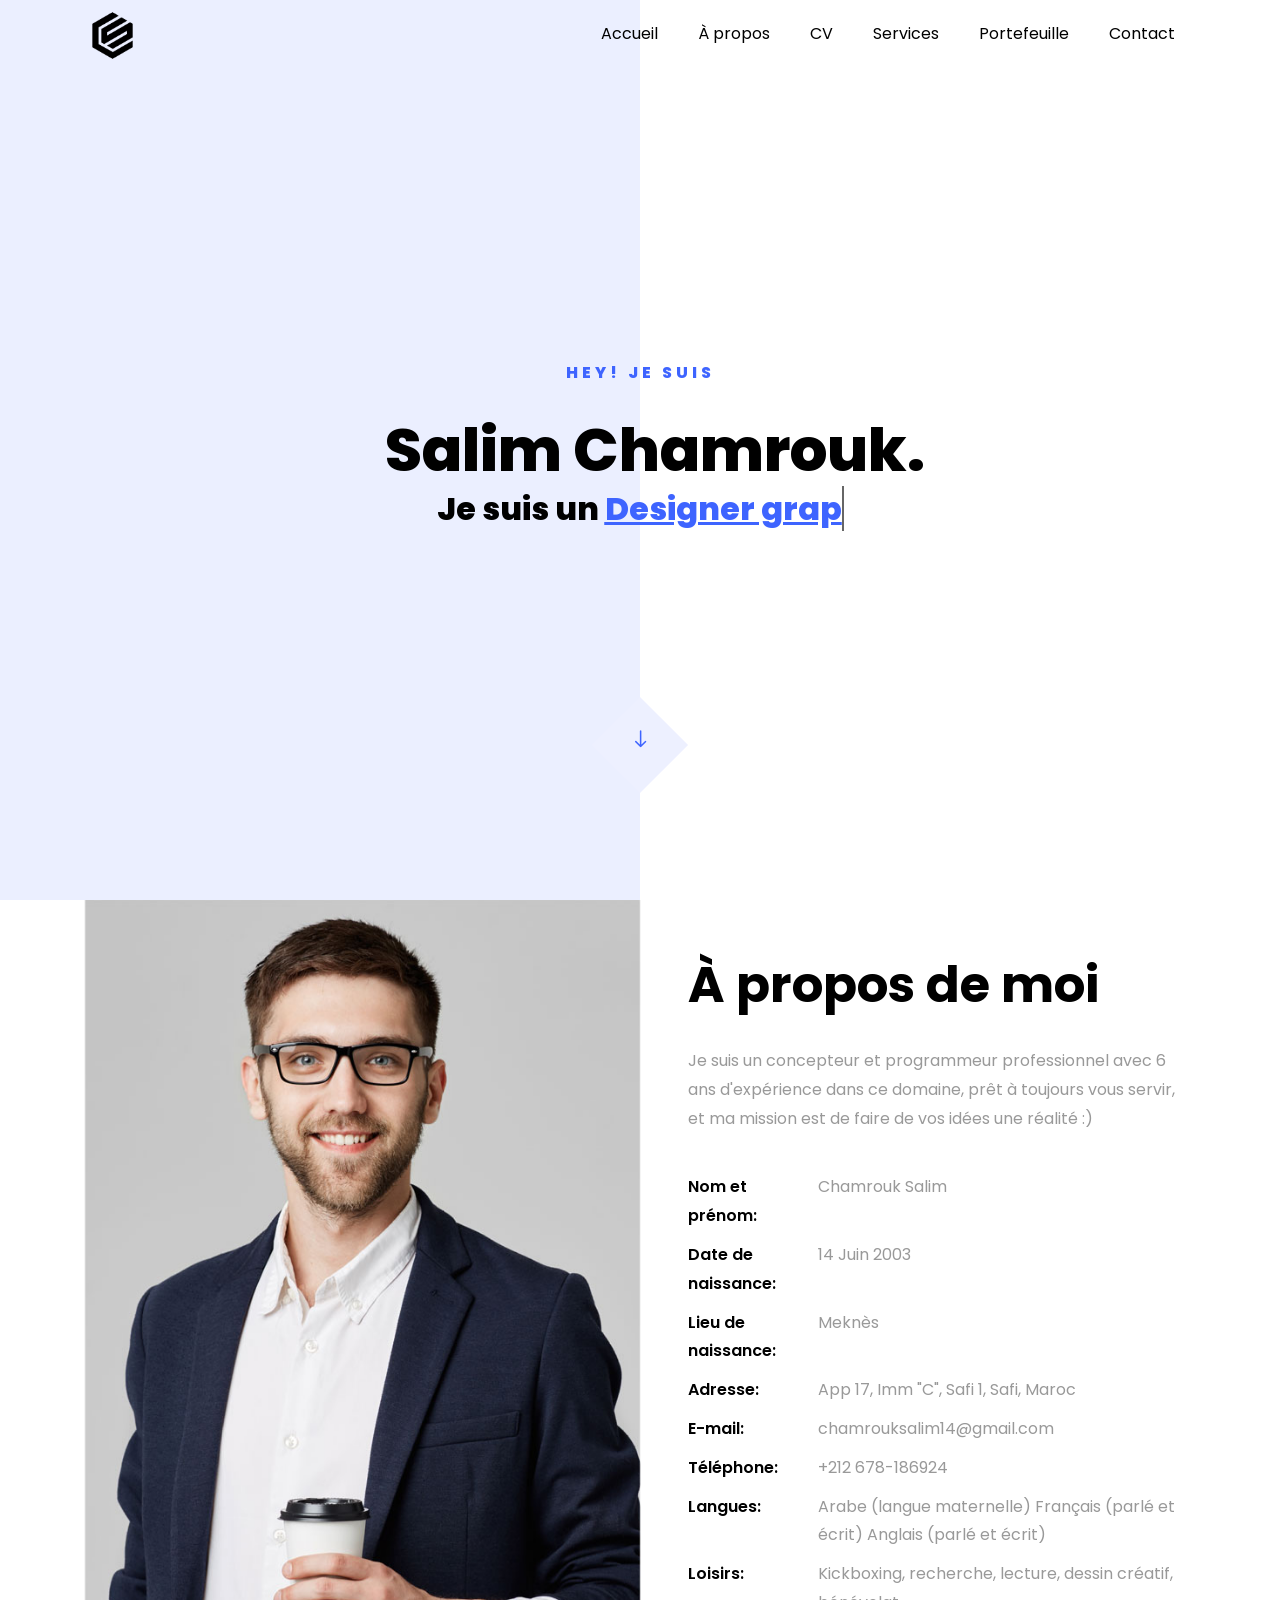
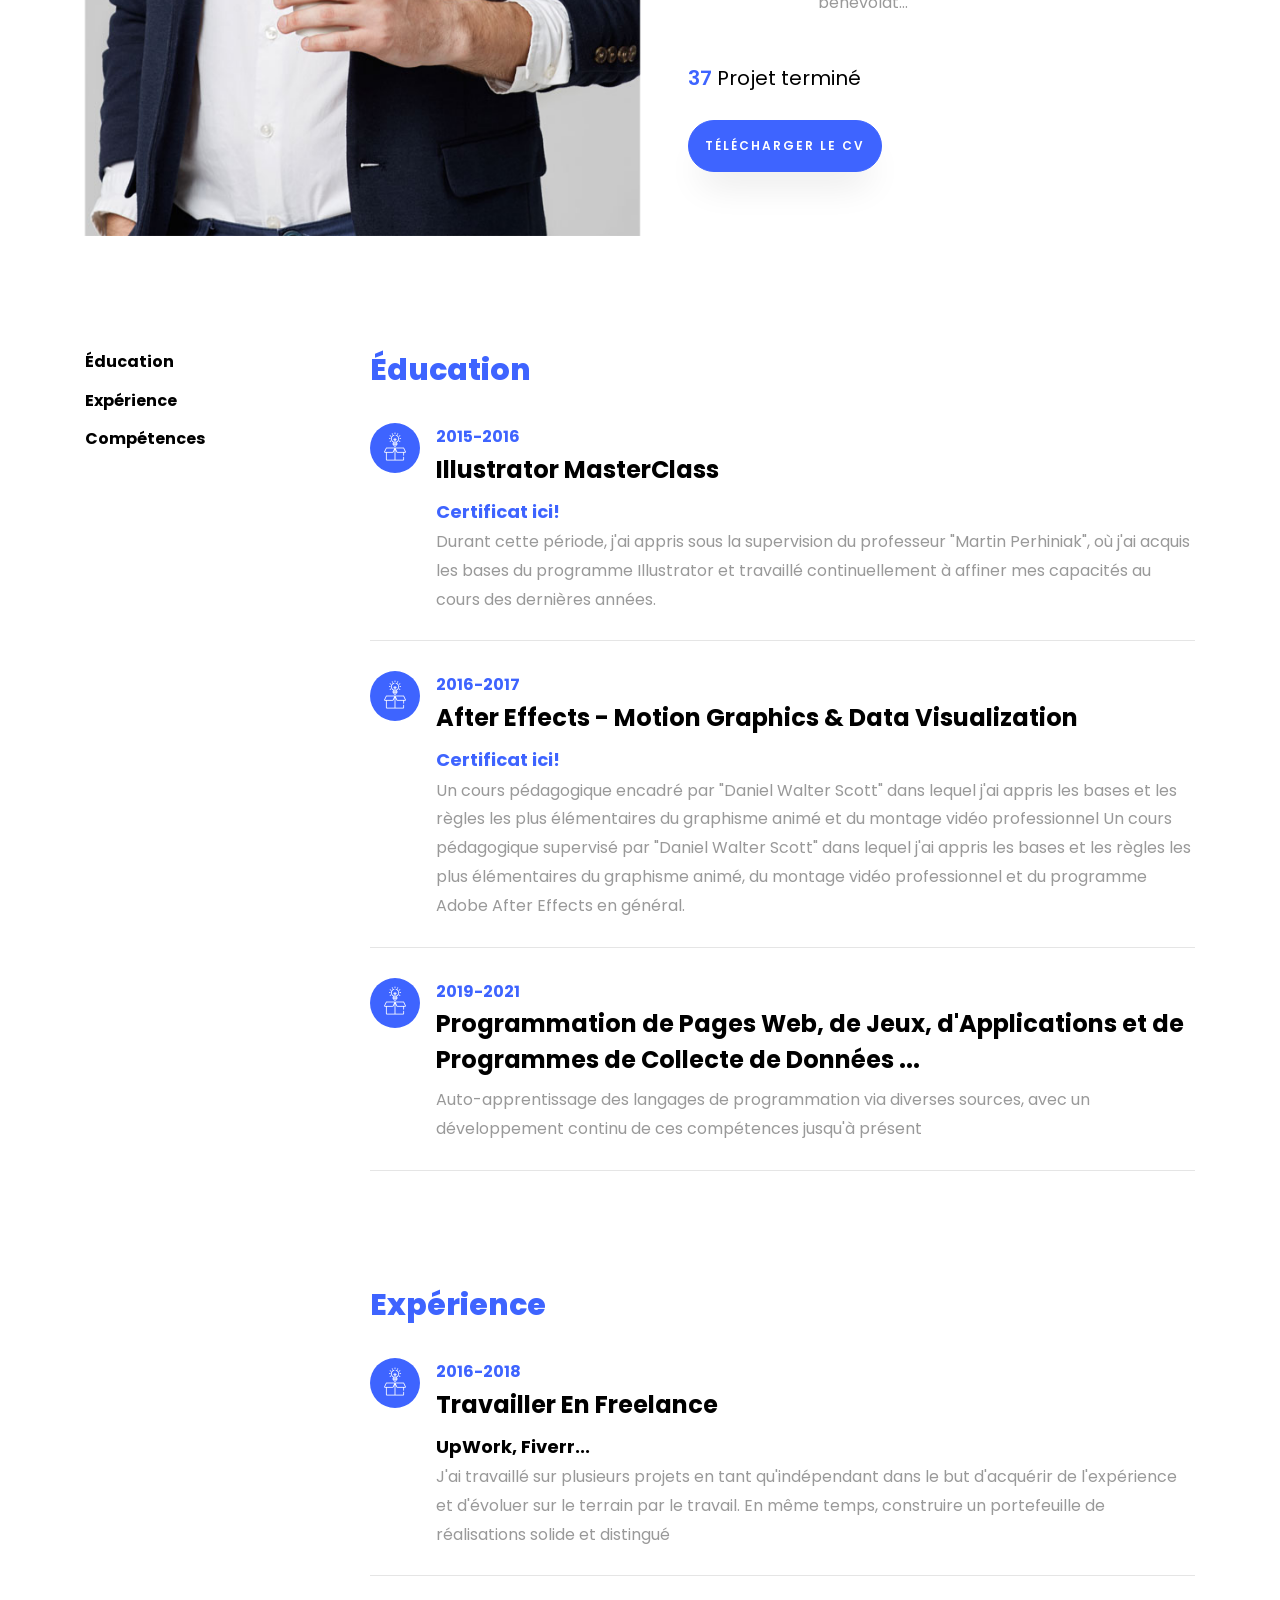
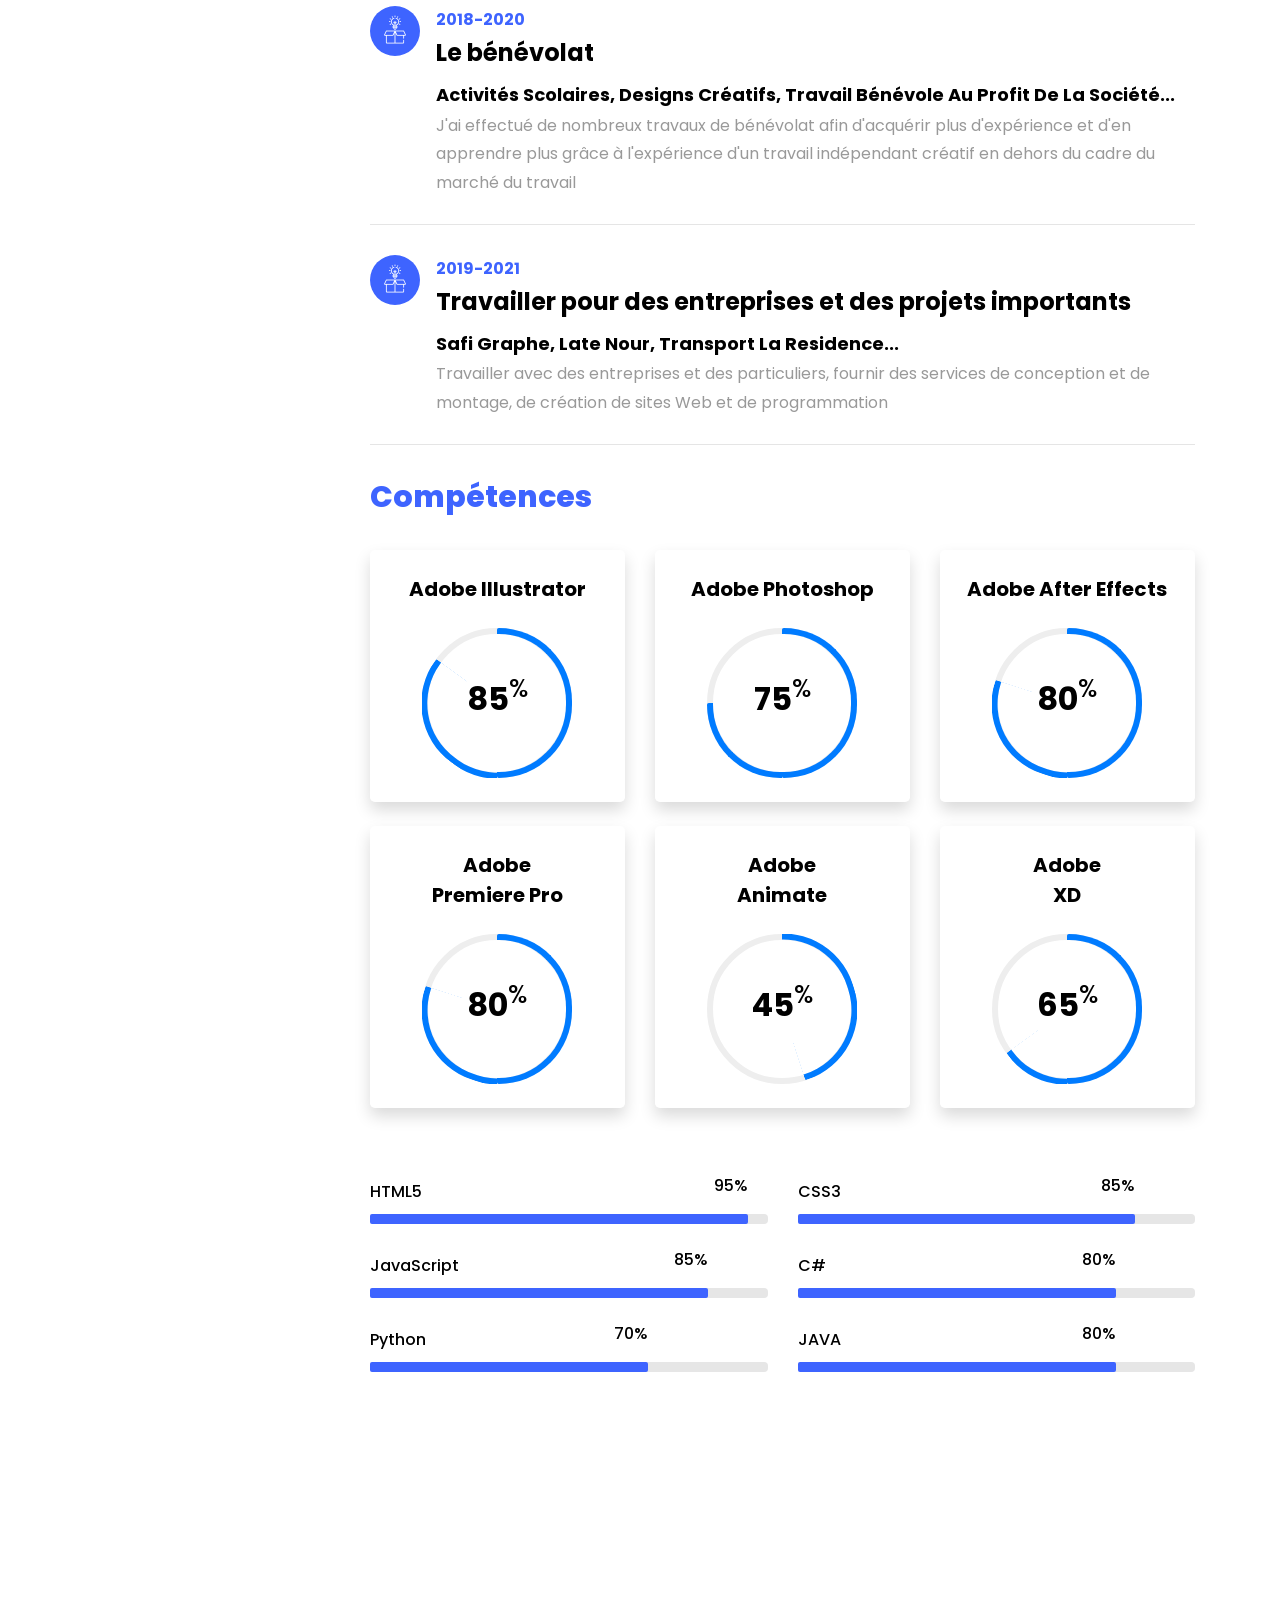
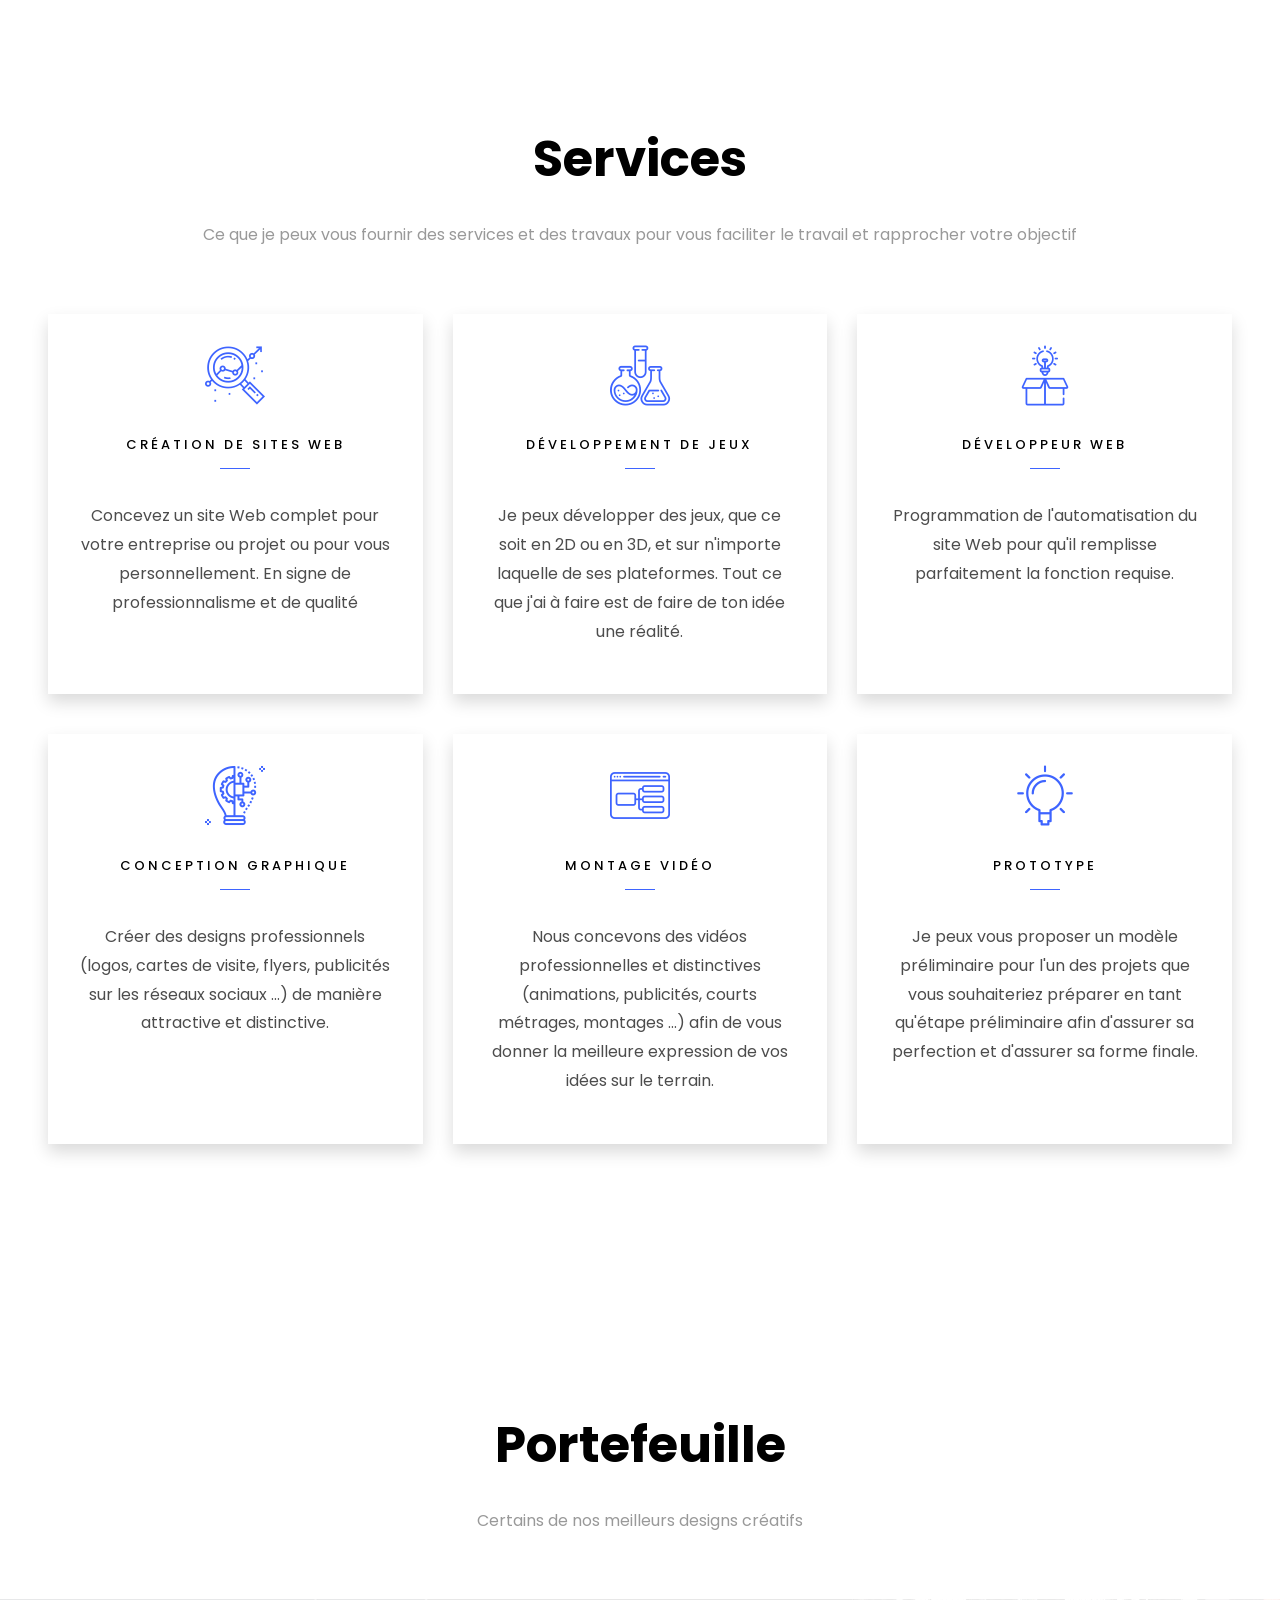
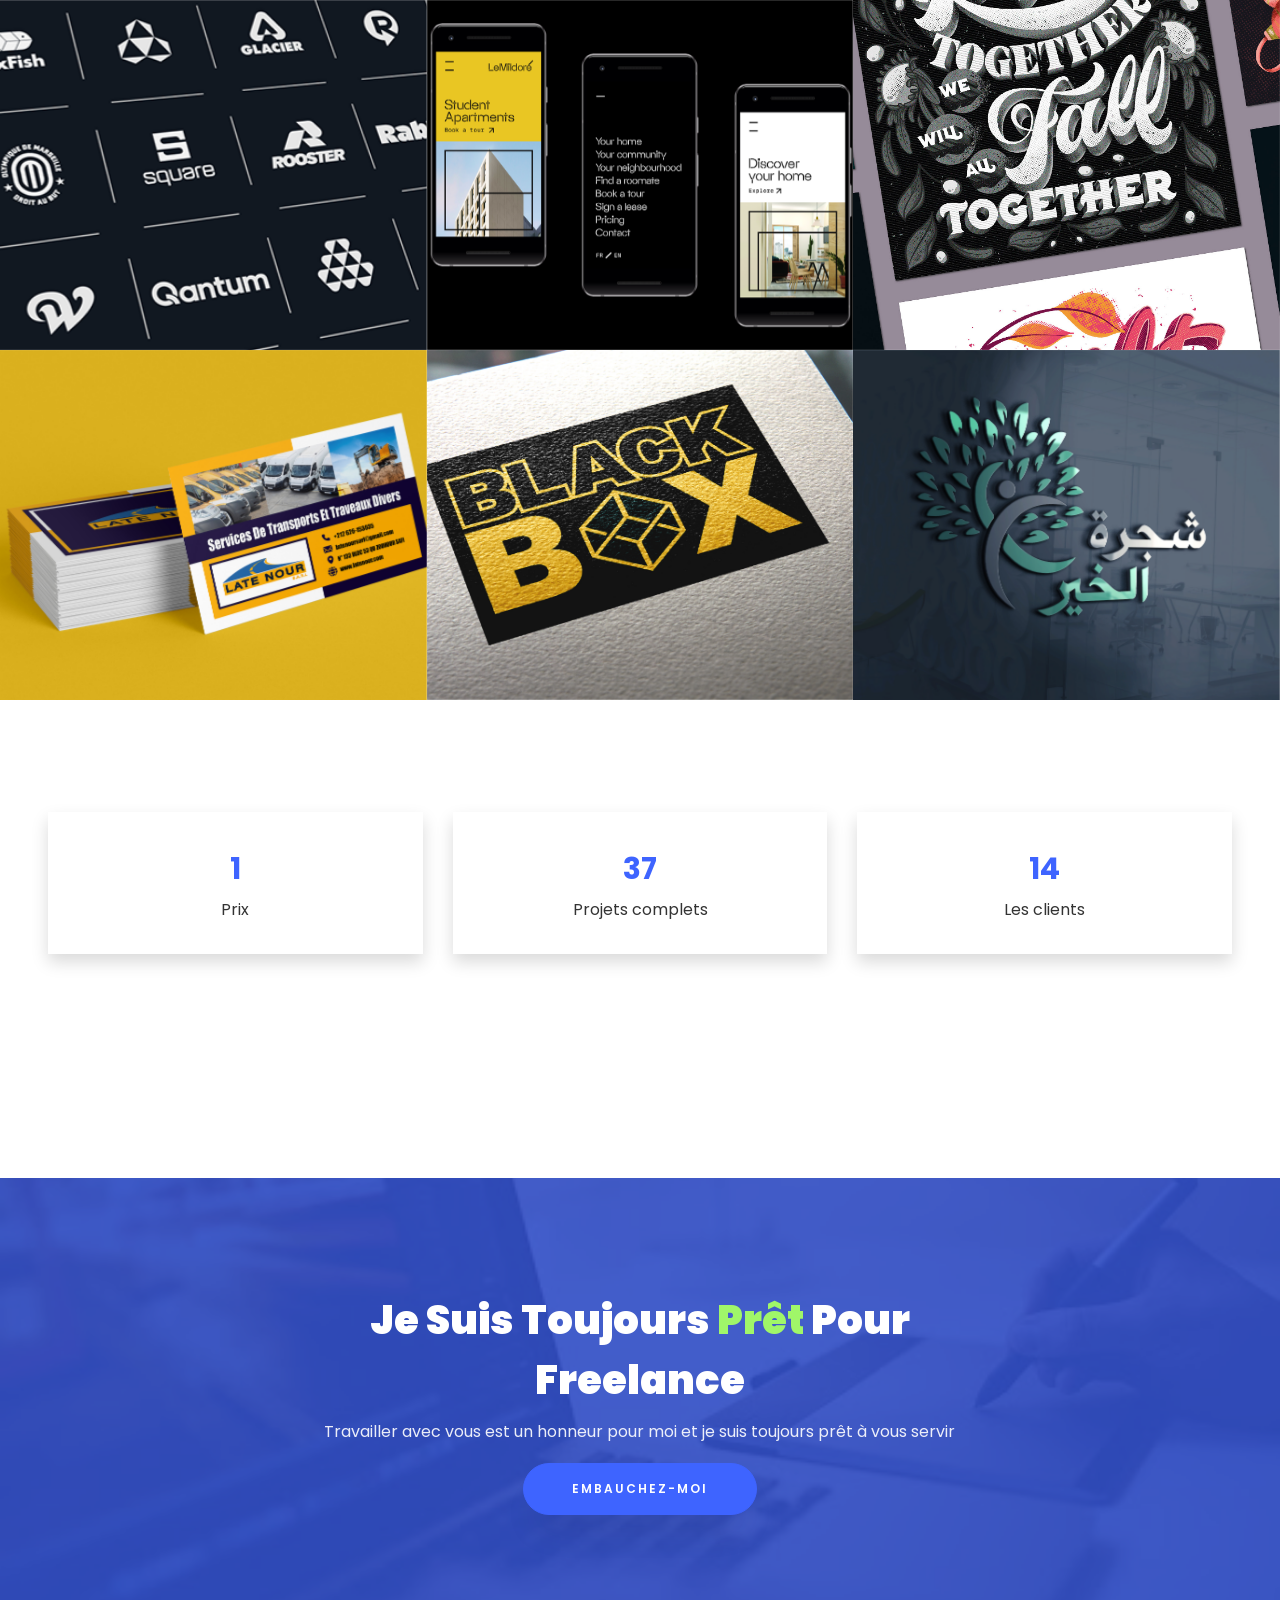
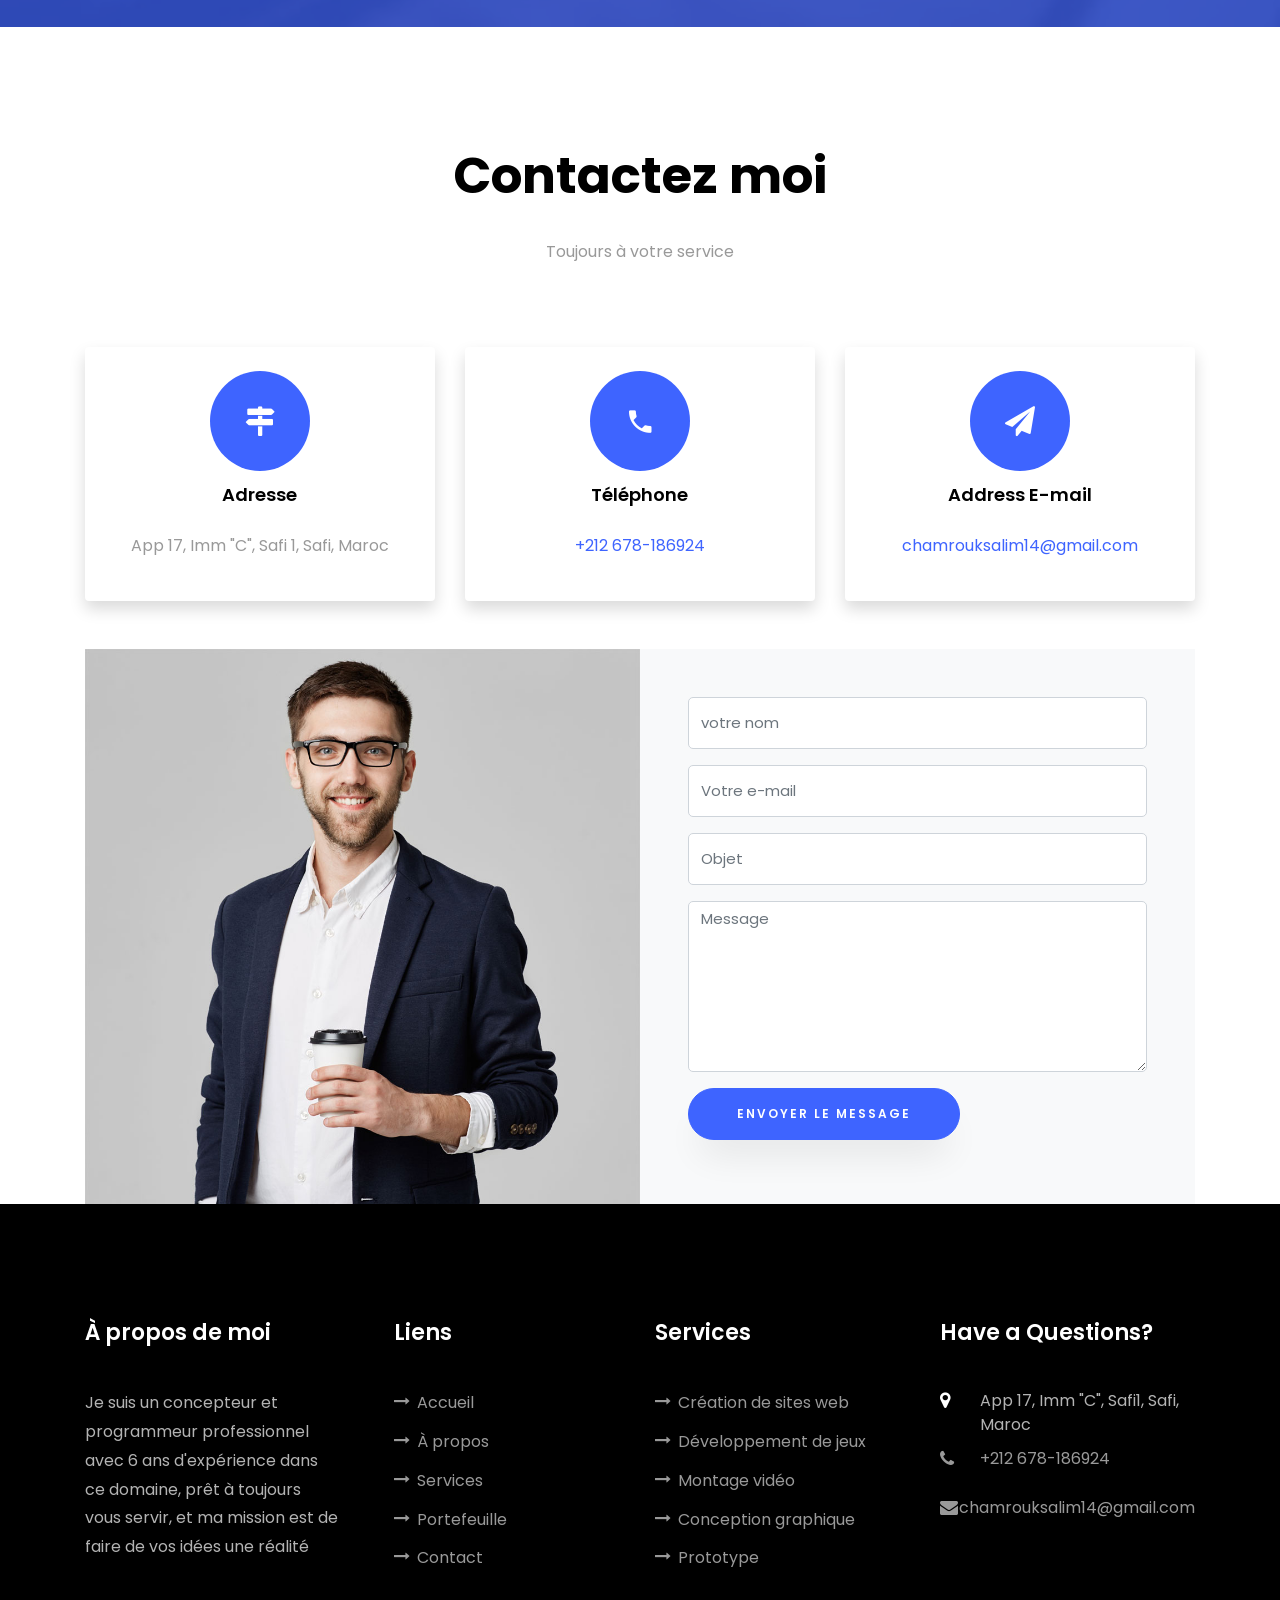
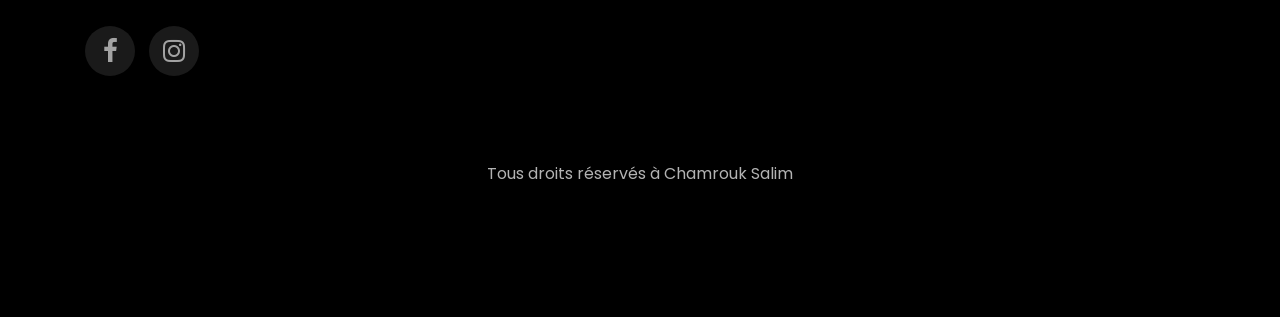
==== index.html @ 4926241a "initial commit" ====
<!DOCTYPE html>
<html lang="fr">
  <head>
    <title>Salim Chamrouk</title>
    <meta charset="utf-8">
    <meta name="viewport" content="width=device-width, initial-scale=1, shrink-to-fit=no">
    <meta name="keywords" content="Salim, Chamrouk, Designer, Programmer, Information, SalimChamrouk">
    
    <link href="https://fonts.googleapis.com/css?family=Poppins:100,200,300,400,500,600,700,800,900" rel="stylesheet">

    <link rel="stylesheet" href="css/open-iconic-bootstrap.min.css">
    <link rel="stylesheet" href="css/animate.css">
    
    <link rel="stylesheet" href="css/owl.carousel.min.css">
    <link rel="stylesheet" href="css/owl.theme.default.min.css">
    <link rel="stylesheet" href="css/magnific-popup.css">

    <link rel="stylesheet" href="css/aos.css">

    <link rel="stylesheet" href="css/ionicons.min.css">
    
    <link rel="stylesheet" href="css/flaticon.css">
    <link rel="stylesheet" href="css/icomoon.css">
    <link rel="stylesheet" href="css/style.css">
  </head>
  <body data-spy="scroll" data-target=".site-navbar-target" data-offset="300">
	  
	  
    <nav class="navbar navbar-expand-lg navbar-dark ftco_navbar ftco-navbar-light site-navbar-target" id="ftco-navbar">
	    <div class="container">
	      <img src="images/logo.png" alt="logo" />
	      <button class="navbar-toggler js-fh5co-nav-toggle fh5co-nav-toggle" type="button" data-toggle="collapse" data-target="#ftco-nav" aria-controls="ftco-nav" aria-expanded="false" aria-label="Toggle navigation">
	        <span class="oi oi-menu"></span> Menu
	      </button>

	      <div class="collapse navbar-collapse" id="ftco-nav">
	        <ul class="navbar-nav nav ml-auto">
	          <li class="nav-item"><a href="#home-section" class="nav-link"><span>Accueil</span></a></li>
	          <li class="nav-item"><a href="#about-section" class="nav-link"><span>À propos</span></a></li>
	          <li class="nav-item"><a href="#resume-section" class="nav-link"><span>CV</span></a></li>
	          <li class="nav-item"><a href="#services-section" class="nav-link"><span>Services</span></a></li>
	          <li class="nav-item"><a href="#projects-section" class="nav-link"><span>Portefeuille
	

</span></a></li>
	          <li class="nav-item"><a href="#contact-section" class="nav-link"><span>Contact</span></a></li>
	        </ul>
	      </div>
	    </div>
	  </nav>
	  <section class="hero-wrap js-fullheight">
      <div class="overlay"></div>
      <div class="container">
        <div class="row no-gutters slider-text js-fullheight justify-content-center align-items-center">
          <div class="col-lg-8 col-md-6 ftco-animate d-flex align-items-center">
          	<div class="text text-center">
          		<span class="subheading">Hey! je suis</span>
		  				<h1>Salim Chamrouk.</h1>
			  				<h2>Je suis un 
								  <span
								     class="txt-rotate"
								     data-period="2000"
								     data-rotate='[ "Designer graphique.", "Concepteur vidéo.",  "Développeur." ]'></span>
								</h2>
							</div>
            </div>
          </div>
        </div>
      </div>
      <div class="mouse">
				<a href="#" class="mouse-icon">
					<div class="mouse-wheel"><span class="ion-ios-arrow-round-down"></span></div>
				</a>
			</div>
    </section>

    <section class="ftco-about img ftco-section ftco-no-pt ftco-no-pb" id="about-section">
    	<div class="container">
    		<div class="row d-flex no-gutters">
    			<div class="col-md-6 col-lg-6 d-flex">
    				<div class="img-about img d-flex align-items-stretch">
    					<div class="overlay"></div>
	    				<div class="img d-flex align-self-stretch align-items-center" style="background-image:url(images/about.jpg);">
	    				</div>
    				</div>
    			</div>
    			<div class="col-md-6 col-lg-6 pl-md-5 py-5">
    				<div class="row justify-content-start pb-3">
		          <div class="col-md-12 heading-section ftco-animate">
		          	<h1 class="big">About</h1>
		            <h2 class="mb-4">À propos de moi</h2>
		            <p>Je suis un concepteur et programmeur professionnel avec 6 ans d'expérience dans ce domaine, prêt à toujours vous servir, et ma mission est de faire de vos idées une réalité :)</p>
		            <ul class="about-info mt-4 px-md-0 px-2">
		            	<li class="d-flex"><span>Nom et prénom:</span> <span>Chamrouk Salim</span></li>
		            	<li class="d-flex"><span>Date de naissance:</span> <span>14 Juin 2003</span></li>
                        <li class="d-flex"><span>Lieu de naissance:</span> <span>Meknès</span></li>
		            	<li class="d-flex"><span>Adresse:</span> <span>App 17, Imm "C", Safi 1, Safi, Maroc</span></li>
		            	<li class="d-flex"><span>E-mail:</span> <span>chamrouksalim14@gmail.com</span></li>
		            	<li class="d-flex"><span>Téléphone: </span> <span>+212 678-186924</span></li>
                        <li class="d-flex"><span>Langues: </span> <span>Arabe (langue maternelle) Français (parlé et écrit) Anglais (parlé et écrit)</span></li>
                        <li class="d-flex"><span>Loisirs: </span> <span>Kickboxing, recherche, lecture, dessin créatif, bénévolat...</span></li>
		            </ul>
		          </div>
		        </div>
	          <div class="counter-wrap ftco-animate d-flex mt-md-3">
              <div class="text">
              	<p class="mb-4">
	                <span class="number" data-number="83">50</span>
	                <span>Projet terminé</span>
                </p>
                <p><a href="#" class="btn btn-primary py-3 px-3">Télécharger le CV</a></p>
              </div>
	          </div>
	        </div>
        </div>
    	</div>
    </section>

    <section class="ftco-section ftco-no-pb goto-here" id="resume-section">
    	<div class="container">
    		<div class="row">
    			<div class="col-md-3">
				    <nav id="navi">
					    <ul>
					      <li><a href="#page-1">Éducation</a></li>
					      <li><a href="#page-2">Expérience</a></li>
					      <li><a href="#page-3">Compétences</a></li>
					    </ul>
					  </nav>
					</div>
					<div class="col-md-9">
					  <div id="page-1" class= "page one">
					  	<h2 class="heading">Éducation</h2>
					    <div class="resume-wrap d-flex ftco-animate">
					    	<div class="icon d-flex align-items-center justify-content-center">
					    		<span class="flaticon-ideas"></span>
					    	</div>
					    	<div class="text pl-3">
		    					<span class="date">2015-2016</span>
		    					<h2>Illustrator MasterClass</h2>
		    					<span class="position">
                                    <a href="https://udemy-certificate.s3.amazonaws.com/pdf/UC-CAFBBJVL.pdf" target="_blank">Certificat ici!</a> 
                                </span>
		    					<p>Durant cette période, j'ai appris sous la supervision du professeur "Martin Perhiniak", où j'ai acquis les bases du programme Illustrator et travaillé continuellement à affiner mes capacités au cours des dernières années.</p>
	    					</div>
	    				</div>
	    				<div class="resume-wrap d-flex ftco-animate">
	    					<div class="icon d-flex align-items-center justify-content-center">
					    		<span class="flaticon-ideas"></span>
					    	</div>
					    	<div class="text pl-3">
		    					<span class="date">2016-2017</span>
		    					<h2>After Effects - Motion Graphics & Data Visualization</h2>
		    					<span class="position">
                                    <a href="https://udemy-certificate.s3.amazonaws.com/pdf/UC-0NTXWPSL.pdf" target="_blank">Certificat ici!</a> 
                                </span>
		    					<p>Un cours pédagogique encadré par "Daniel Walter Scott" dans lequel j'ai appris les bases et les règles les plus élémentaires du graphisme animé et du montage vidéo professionnel Un cours pédagogique supervisé par "Daniel Walter Scott" dans lequel j'ai appris les bases et les règles les plus élémentaires du graphisme animé, du montage vidéo professionnel et du programme Adobe After Effects en général.</p>
		    				</div>
	    				</div>
	    				<div class="resume-wrap d-flex ftco-animate">
	    					<div class="icon d-flex align-items-center justify-content-center">
					    		<span class="flaticon-ideas"></span>
					    	</div>
					    	<div class="text pl-3">
		    					<span class="date">2019-2021</span>
		    					<h2>Programmation de Pages Web, de Jeux, d'Applications et de Programmes de Collecte de Données ...</h2>
		    					<p>Auto-apprentissage des langages de programmation via diverses sources, avec un développement continu de ces compétences jusqu'à présent</p>
		    				</div>
	    				</div>
					  </div>

					  <div id="page-2" class= "page two">
					  	<h2 class="heading">Expérience</h2>
					    <div class="resume-wrap d-flex ftco-animate">
					    	<div class="icon d-flex align-items-center justify-content-center">
					    		<span class="flaticon-ideas"></span>
					    	</div>
					    	<div class="text pl-3">
		    					<span class="date">2016-2018</span>
		    					<h2>Travailler En Freelance</h2>
		    					<span class="position">UpWork, Fiverr...</span>
		    					<p>J'ai travaillé sur plusieurs projets en tant qu'indépendant dans le but d'acquérir de l'expérience et d'évoluer sur le terrain par le travail. En même temps, construire un portefeuille de réalisations solide et distingué</p>
		    				</div>
	    				</div>
	    				<div class="resume-wrap d-flex ftco-animate">
	    					<div class="icon d-flex align-items-center justify-content-center">
					    		<span class="flaticon-ideas"></span>
					    	</div>
					    	<div class="text pl-3">
		    					<span class="date">2018-2020</span>
		    					<h2>Le bénévolat</h2>
		    					<span class="position">Activités Scolaires, Designs Créatifs, Travail Bénévole Au Profit De La Société...</span>
		    					<p>J'ai effectué de nombreux travaux de bénévolat afin d'acquérir plus d'expérience et d'en apprendre plus grâce à l'expérience d'un travail indépendant créatif en dehors du cadre du marché du travail</p>
		    				</div>
	    				</div>
	    				<div class="resume-wrap d-flex ftco-animate">
	    					<div class="icon d-flex align-items-center justify-content-center">
					    		<span class="flaticon-ideas"></span>
					    	</div>
					    	<div class="text pl-3">
		    					<span class="date">2019-2021</span>
		    					<h2>Travailler pour des entreprises et des projets importants</h2>
		    					<span class="position">Safi Graphe, Late Nour, Transport La Residence...</span>
		    					<p>Travailler avec des entreprises et des particuliers, fournir des services de conception et de montage, de création de sites Web et de programmation</p>
		    				</div>
	    				</div>
					  <div id="page-3" class= "page three">
					  	<h2 class="heading">Compétences</h2>
					  	<div class="row progress-circle mb-5">
					  		<div class="col-lg-4 mb-4">
						      <div class="bg-white rounded-lg shadow p-4">
						        <h2 class="h5 font-weight-bold text-center mb-4">Adobe Illustrator</h2>

						        <!-- Progress bar 1 -->
						        <div class="progress mx-auto" data-value='85'>
						          <span class="progress-left">
                        <span class="progress-bar border-primary"></span>
						          </span>
						          <span class="progress-right">
                        <span class="progress-bar border-primary"></span>
						          </span>
						          <div class="progress-value w-100 h-100 rounded-circle d-flex align-items-center justify-content-center">
						            <div class="h2 font-weight-bold">85<sup class="small">%</sup></div>
						          </div>
						        </div>
						        <!-- END -->

						        <!-- END -->
						      </div>
						    </div>

						    <div class="col-lg-4 mb-4">
						      <div class="bg-white rounded-lg shadow p-4">
						        <h2 class="h5 font-weight-bold text-center mb-4">Adobe Photoshop</h2>

						        <!-- Progress bar 1 -->
						        <div class="progress mx-auto" data-value='75'>
						          <span class="progress-left">
                        <span class="progress-bar border-primary"></span>
						          </span>
						          <span class="progress-right">
                        <span class="progress-bar border-primary"></span>
						          </span>
						          <div class="progress-value w-100 h-100 rounded-circle d-flex align-items-center justify-content-center">
						            <div class="h2 font-weight-bold">75<sup class="small">%</sup></div>
						          </div>
						        </div>
						        <!-- END -->
	
						        <!-- END -->
						      </div>
						    </div>

						    <div class="col-lg-4 mb-4">
						      <div class="bg-white rounded-lg shadow p-4">
						        <h2 class="h5 font-weight-bold text-center mb-4">Adobe After Effects</h2>

						        <!-- Progress bar 1 -->
						        <div class="progress mx-auto" data-value='80'>
						          <span class="progress-left">
                        <span class="progress-bar border-primary"></span>
						          </span>
						          <span class="progress-right">
                        <span class="progress-bar border-primary"></span>
						          </span>
						          <div class="progress-value w-100 h-100 rounded-circle d-flex align-items-center justify-content-center">
						            <div class="h2 font-weight-bold">80<sup class="small">%</sup></div>
						          </div>
						        </div>
						        <!-- END -->

						        <!-- END -->
						      </div>
						    </div>
                            
                            <div class="col-lg-4 mb-4">
						      <div class="bg-white rounded-lg shadow p-4">
						        <h2 class="h5 font-weight-bold text-center mb-4">Adobe <br> Premiere Pro</h2>

						        <!-- Progress bar 1 -->
						        <div class="progress mx-auto" data-value='80'>
						          <span class="progress-left">
                        <span class="progress-bar border-primary"></span>
						          </span>
						          <span class="progress-right">
                        <span class="progress-bar border-primary"></span>
						          </span>
						          <div class="progress-value w-100 h-100 rounded-circle d-flex align-items-center justify-content-center">
						            <div class="h2 font-weight-bold">80<sup class="small">%</sup></div>
						          </div>
						        </div>
						        <!-- END -->

						        <!-- END -->
						      </div>
						    </div>
                            
                            <div class="col-lg-4 mb-4">
						      <div class="bg-white rounded-lg shadow p-4">
						        <h2 class="h5 font-weight-bold text-center mb-4">Adobe <br> Animate</h2>

						        <!-- Progress bar 1 -->
						        <div class="progress mx-auto" data-value='45'>
						          <span class="progress-left">
                        <span class="progress-bar border-primary"></span>
						          </span>
						          <span class="progress-right">
                        <span class="progress-bar border-primary"></span>
						          </span>
						          <div class="progress-value w-100 h-100 rounded-circle d-flex align-items-center justify-content-center">
						            <div class="h2 font-weight-bold">45<sup class="small">%</sup></div>
						          </div>
						        </div>
						        <!-- END -->

						        <!-- END -->
						      </div>
						    </div>
                            
                            <div class="col-lg-4 mb-4">
						      <div class="bg-white rounded-lg shadow p-4">
						        <h2 class="h5 font-weight-bold text-center mb-4">Adobe <br> XD </h2>

						        <!-- Progress bar 1 -->
						        <div class="progress mx-auto" data-value='65'>
						          <span class="progress-left">
                        <span class="progress-bar border-primary"></span>
						          </span>
						          <span class="progress-right">
                        <span class="progress-bar border-primary"></span>
						          </span>
						          <div class="progress-value w-100 h-100 rounded-circle d-flex align-items-center justify-content-center">
						            <div class="h2 font-weight-bold">65<sup class="small">%</sup></div>
						          </div>
						        </div>
						        <!-- END -->

						        <!-- END -->
						      </div>
						    </div>
                            
					  	</div>
					  	<div class="row">
					  		<div class="col-md-6 animate-box">
									<div class="progress-wrap ftco-animate">
										<h3>HTML5</h3>
										<div class="progress">
										 	<div class="progress-bar color-1" role="progressbar" aria-valuenow="90"
										  	aria-valuemin="0" aria-valuemax="100" style="width:95%">
										    <span>95%</span>
										  	</div>
										</div>
									</div>
								</div>
								<div class="col-md-6 animate-box">
									<div class="progress-wrap ftco-animate">
										<h3>CSS3</h3>
										<div class="progress">
										 	<div class="progress-bar color-2" role="progressbar" aria-valuenow="85"
										  	aria-valuemin="0" aria-valuemax="100" style="width:85%">
										    <span>85%</span>
										  	</div>
										</div>
									</div>
								</div>
								<div class="col-md-6 animate-box">
									<div class="progress-wrap ftco-animate">
										<h3>JavaScript</h3>
										<div class="progress">
										 	<div class="progress-bar color-3" role="progressbar" aria-valuenow="95"
										  	aria-valuemin="0" aria-valuemax="100" style="width:85%">
										    <span>85%</span>
										  	</div>
										</div>
									</div>
								</div>
								<div class="col-md-6 animate-box">
									<div class="progress-wrap ftco-animate">
										<h3>C#</h3>
										<div class="progress">
										 	<div class="progress-bar color-4" role="progressbar" aria-valuenow="90"
										  	aria-valuemin="0" aria-valuemax="100" style="width:80%">
										    <span>80%</span>
										  	</div>
										</div>
									</div>
								</div>
								<div class="col-md-6 animate-box">
									<div class="progress-wrap ftco-animate">
										<h3>Python</h3>
										<div class="progress">
										 	<div class="progress-bar color-5" role="progressbar" aria-valuenow="70"
										  	aria-valuemin="0" aria-valuemax="100" style="width:70%">
										    <span>70%</span>
										  	</div>
										</div>
									</div>
								</div>
								<div class="col-md-6 animate-box">
									<div class="progress-wrap ftco-animate">
										<h3>JAVA</h3>
										<div class="progress">
										 	<div class="progress-bar color-6" role="progressbar" aria-valuenow="80"
										  	aria-valuemin="0" aria-valuemax="100" style="width:80%">
										    <span>80%</span>
										  	</div>
										</div>
									</div>
								</div>
					  	</div>
					  </div>
					</div>
			  </div>
    	</div>
    </section>

    <section class="ftco-section" id="services-section">
    	<div class="container-fluid px-md-5">
    		<div class="row justify-content-center py-5 mt-5">
          <div class="col-md-12 heading-section text-center ftco-animate">
          	<h1 class="big big-2">Services</h1>
            <h2 class="mb-4">Services</h2>
            <p>Ce que je peux vous fournir des services et des travaux pour vous faciliter le travail et rapprocher votre objectif</p>
          </div>
        </div>
    		<div class="row">
					<div class="col-md-4 text-center d-flex ftco-animate">
						<a href="#" class="services-1 shadow">
							<span class="icon">
								<i class="flaticon-analysis"></i>
							</span>
							<div class="desc">
								<h3 class="mb-5">Création de sites web</h3>
								<p>Concevez un site Web complet pour votre entreprise ou projet ou pour vous personnellement. En signe de professionnalisme et de qualité</p>
							</div>
						</a>
					</div>
					<div class="col-md-4 text-center d-flex ftco-animate">
						<a href="#" class="services-1 shadow">
							<span class="icon">
								<i class="flaticon-flasks"></i>
							</span>
							<div class="desc">
								<h3 class="mb-5">Développement de jeux</h3>
								<p>Je peux développer des jeux, que ce soit en 2D ou en 3D, et sur n'importe laquelle de ses plateformes. Tout ce que j'ai à faire est de faire de ton idée une réalité.</p>
							</div>
						</a>
					</div>
					<div class="col-md-4 text-center d-flex ftco-animate">
						<a href="#" class="services-1 shadow">
							<span class="icon">
								<i class="flaticon-ideas"></i>
							</span>
							<div class="desc">
								<h3 class="mb-5">Développeur web</h3>
								<p>Programmation de l'automatisation du site Web pour qu'il remplisse parfaitement la fonction requise.</p>
							</div>
						</a>
					</div>

					<div class="col-md-4 text-center d-flex ftco-animate">
						<a href="#" class="services-1 shadow">
							<span class="icon">
								<i class="flaticon-innovation"></i>
							</span>
							<div class="desc">
								<h3 class="mb-5">Conception graphique</h3>
								<p>Créer des designs professionnels (logos, cartes de visite, flyers, publicités sur les réseaux sociaux ...) de manière attractive et distinctive. </p>
							</div>
						</a>
					</div>
					<div class="col-md-4 text-center d-flex ftco-animate">
						<a href="#" class="services-1 shadow">
							<span class="icon">
								<i class="flaticon-ux-design"></i>
							</span>
							<div class="desc">
								<h3 class="mb-5">Montage vidéo</h3>
								<p>Nous concevons des vidéos professionnelles et distinctives (animations, publicités, courts métrages, montages ...) afin de vous donner la meilleure expression de vos idées sur le terrain.</p>
							</div>
						</a>
					</div>
					<div class="col-md-4 text-center d-flex ftco-animate">
						<a href="#" class="services-1 shadow">
							<span class="icon">
								<i class="flaticon-idea"></i>
							</span>
							<div class="desc">
								<h3 class="mb-5">Prototype</h3>
								<p>Je peux vous proposer un modèle préliminaire pour l'un des projets que vous souhaiteriez préparer en tant qu'étape préliminaire afin d'assurer sa perfection et d'assurer sa forme finale.</p>
							</div>
						</a>
					</div>
				</div>
    	</div>
    </section>
 

    <section class="ftco-section ftco-project" id="projects-section">
    	<div class="container-fluid px-md-0">
    		<div class="row no-gutters justify-content-center pb-5">
          <div class="col-md-12 heading-section text-center ftco-animate">
          	<h1 class="big big-2">Projects</h1>
            <h2 class="mb-4">Portefeuille</h2>
            <p>Certains de nos meilleurs designs créatifs</p>
          </div>
        </div>
    		<div class="row no-gutters">
    			<div class="col-md-4">
    				<div class="project img ftco-animate d-flex justify-content-center align-items-center" style="background-image: url(images/work-1.jpg);">
    					<div class="overlay"></div>
	    				<div class="text text-center p-4">
	    					<h3><a href="#">Création de logo</a></h3>
	    					<span>Logo Design</span>
	    				</div>
    				</div>
  				</div>
  				<div class="col-md-4">
    				<div class="project img ftco-animate d-flex justify-content-center align-items-center" style="background-image: url(images/work-2.jpg);">
    					<div class="overlay"></div>
	    				<div class="text text-center p-4">
	    					<h3><a href="#">Conception &amp; Programmation d'application</a></h3>
	    					<span>Développement d'Applications</span>
	    				</div>
    				</div>
  				</div>

    			<div class="col-md-4">
    				<div class="project img ftco-animate d-flex justify-content-center align-items-center" style="background-image: url(images/work-3.jpg);">
    					<div class="overlay"></div>
	    				<div class="text text-center p-4">
	    					<h3><a href="#">Poster &amp; Conception d'illustration</a></h3>
	    					<span>Poster Design</span>
	    				</div>
    				</div>
    			</div>
    			<div class="col-md-4">
    				<div class="project img ftco-animate d-flex justify-content-center align-items-center" style="background-image: url(images/work-4.jpg);">
    					<div class="overlay"></div>
	    				<div class="text text-center p-4">
	    					<h3><a href="#">Conception de cartes de visite</a></h3>
	    					<span>Business Card Design</span>
	    				</div>
    				</div>
    			</div>
    			<div class="col-md-4">
    				<div class="project img ftco-animate d-flex justify-content-center align-items-center" style="background-image: url(images/work-5.jpg);">
    					<div class="overlay"></div>
	    				<div class="text text-center p-4">
	    					<h3><a href="#">Création de logo</a></h3>
	    					<span>Logo Design</span>
	    				</div>
    				</div>
    			</div>
    			<div class="col-md-4">
    				<div class="project img ftco-animate d-flex justify-content-center align-items-center" style="background-image: url(images/work-6.jpg);">
    					<div class="overlay"></div>
	    				<div class="text text-center p-4">
	    					<h3><a href="#">Création de logo</a></h3>
	    					<span>Logo Design</span>
	    				</div>
    				</div>
    			</div>
    		</div>
    	</div>
    </section>

    <section class="ftco-section ftco-no-pt ftco-no-pb ftco-counter img" id="section-counter">
    	<div class="container-fluid px-md-5">
				<div class="row d-md-flex align-items-center">
          <div class="col-md d-flex justify-content-center counter-wrap ftco-animate">
            <div class="block-18 shadow">
              <div class="text">
                <strong class="number" data-number="4">0</strong>
                <span>Prix</span>
              </div>
            </div>
          </div>
          <div class="col-md d-flex justify-content-center counter-wrap ftco-animate">
            <div class="block-18 shadow">
              <div class="text">
                <strong class="number" data-number="83">0</strong>
                <span>Projets complets</span>
              </div>
            </div>
          </div>
          <div class="col-md d-flex justify-content-center counter-wrap ftco-animate">
            <div class="block-18 shadow">
              <div class="text">
                <strong class="number" data-number="31">0</strong>
                <span>Les clients</span>
              </div>
            </div>
          </div>
        </div>
      </div>
    </section>


    <section class="ftco-section" id="#">
      <div class="container">

      </div>
    </section>

    <section class="ftco-section ftco-hireme img" style="background-image: url(images/bg_1.jpg)">
    	<div class="overlay"></div>
			<div class="container">
				<div class="row justify-content-center">
					<div class="col-md-7 ftco-animate text-center">
						<h2>Je Suis Toujours <span>Prêt</span> Pour Freelance</h2>
						<p>Travailler avec vous est un honneur pour moi et je suis toujours prêt à vous servir</p>
						<p class="mb-0"><a href="#contact-section" class="btn btn-primary py-3 px-5">Embauchez-moi</a></p>
					</div>
				</div>
			</div>
		</section>

    <section class="ftco-section contact-section ftco-no-pb" id="contact-section">
      <div class="container">
      	<div class="row justify-content-center mb-5 pb-3">
          <div class="col-md-7 heading-section text-center ftco-animate">
            <h1 class="big big-2">Contact</h1>
            <h2 class="mb-4">Contactez moi</h2>
            <p>Toujours à votre service</p>
          </div>
        </div>

        <div class="row d-flex contact-info mb-5">
          <div class="col-md-6 col-lg-4 d-flex ftco-animate">
          	<div class="align-self-stretch box text-center p-4 shadow">
          		<div class="icon d-flex align-items-center justify-content-center">
          			<span class="icon-map-signs"></span>
          		</div>
          		<div>
	          		<h3 class="mb-4">Adresse</h3>
		            <p>App 17, Imm "C", Safi 1, Safi, Maroc</p>
		          </div>
	          </div>
          </div>
          <div class="col-md-6 col-lg-4 d-flex ftco-animate">
          	<div class="align-self-stretch box text-center p-4 shadow">
          		<div class="icon d-flex align-items-center justify-content-center">
          			<span class="icon-phone2"></span>
          		</div>
          		<div>
	          		<h3 class="mb-4">Téléphone</h3>
		            <p><a href="tel://+212 678-186924">+212 678-186924</a></p>
	            </div>
	          </div>
          </div>
          <div class="col-md-6 col-lg-4 d-flex ftco-animate">
          	<div class="align-self-stretch box text-center p-4 shadow">
          		<div class="icon d-flex align-items-center justify-content-center">
          			<span class="icon-paper-plane"></span>
          		</div>
          		<div>
	          		<h3 class="mb-4">Address E-mail</h3>
		            <p><a href="mailto:chamrouksalim14@gmail.com">chamrouksalim14@gmail.com</a></p>
		          </div>
	          </div>
          </div>
        </div>

        <div class="row no-gutters block-9">
          <div class="col-md-6 order-md-last d-flex">
            <form action="https://formspree.io/f/mpzobvog" method="POST" class="bg-light p-4 p-md-5 contact-form">
              <div class="form-group">
                <input type="text" name="Nom et Prénom" class="form-control" placeholder="votre nom">
              </div>
              <div class="form-group">
                <input type="text" name="E-mail" class="form-control" placeholder="Votre e-mail">
              </div>
              <div class="form-group">
                <input type="text" name="Objet" class="form-control" placeholder="Objet">
              </div>
              <div class="form-group">
                <textarea id="" type="text" cols="30" rows="7"  name="Message" class="form-control" placeholder="Message"></textarea>
              </div>
              <div class="form-group">
                <input type="submit" value="Envoyer le message" class="btn btn-primary py-3 px-5">
              </div>
            </form>
          
          </div>

          <div class="col-md-6 d-flex">
          	<div class="img" style="background-image: url(images/about.jpg);"></div>
          </div>
        </div>
      </div>
    </section>
		

    <footer class="ftco-footer ftco-section">
      <div class="container">
        <div class="row mb-5">
          <div class="col-md">
            <div class="ftco-footer-widget mb-4">
              <h2 class="ftco-heading-2">À propos de moi</h2>
              <p>Je suis un concepteur et programmeur professionnel avec 6 ans d'expérience dans ce domaine, prêt à toujours vous servir, et ma mission est de faire de vos idées une réalité</p>
              <ul class="ftco-footer-social list-unstyled float-md-left float-lft mt-5">
                <li class="ftco-animate"><a href="https://www.facebook.com/pages/creation/?ref_type=comet_home"><span class="icon-facebook"></span></a></li>
                <li class="ftco-animate"><a href="https://www.instagram.com/chamsalim.design/"><span class="icon-instagram"></span></a></li>
              </ul>
            </div>
          </div>
          <div class="col-md">
            <div class="ftco-footer-widget mb-4 ml-md-4">
              <h2 class="ftco-heading-2">Liens</h2>
              <ul class="list-unstyled">
                <li><a href="#"><span class="icon-long-arrow-right mr-2"></span>Accueil</a></li>
                <li><a href="#about-section"><span class="icon-long-arrow-right mr-2"></span>À propos</a></li>
                <li><a href="#services-section"><span class="icon-long-arrow-right mr-2"></span>Services</a></li>
                <li><a href="#projects-section"><span class="icon-long-arrow-right mr-2"></span>Portefeuille</a></li>
                <li><a href="#contact-section"><span class="icon-long-arrow-right mr-2"></span>Contact</a></li>
              </ul>
            </div>
          </div>
          <div class="col-md">
             <div class="ftco-footer-widget mb-4">
              <h2 class="ftco-heading-2">Services</h2>
              <ul class="list-unstyled">
                <li><a href="#services-section"><span class="icon-long-arrow-right mr-2"></span>Création de sites web</a></li>
                <li><a href="#services-section"><span class="icon-long-arrow-right mr-2"></span>Développement de jeux</a></li>
                <li><a href="#services-section"><span class="icon-long-arrow-right mr-2"></span>Montage vidéo</a></li>
                <li><a href="#services-section"><span class="icon-long-arrow-right mr-2"></span>Conception graphique</a></li>
                <li><a href="#services-section"><span class="icon-long-arrow-right mr-2"></span>Prototype</a></li>
              </ul>
            </div>
          </div>
          <div class="col-md">
            <div class="ftco-footer-widget mb-4">
            	<h2 class="ftco-heading-2">Have a Questions?</h2>
            	<div class="block-23 mb-3">
	              <ul>
	                <li><span class="icon icon-map-marker"></span><span class="text">App 17, Imm "C", Safi1, Safi, Maroc</span></li>
	                <li><a href="#"><span class="icon icon-phone"></span><span class="text">+212 678-186924</span></a></li>
	                <li><a href="#"><span class="icon icon-envelope"></span><span class="text">chamrouksalim14@gmail.com</span></a></li>
	              </ul>
	            </div>
            </div>
          </div>
        </div>
        <div class="row">
          <div class="col-md-12 text-center">

            <p> Tous droits réservés à Chamrouk Salim</p>
          </div>
        </div>
      </div>
    </footer>
    
  

  <!-- loader -->
  <div id="ftco-loader" class="show fullscreen"><svg class="circular" width="48px" height="48px"><circle class="path-bg" cx="24" cy="24" r="22" fill="none" stroke-width="4" stroke="#eeeeee"/><circle class="path" cx="24" cy="24" r="22" fill="none" stroke-width="4" stroke-miterlimit="10" stroke="#F96D00"/></svg></div>


  <script src="js/jquery.min.js"></script>
  <script src="js/jquery-migrate-3.0.1.min.js"></script>
  <script src="js/popper.min.js"></script>
  <script src="js/bootstrap.min.js"></script>
  <script src="js/jquery.easing.1.3.js"></script>
  <script src="js/jquery.waypoints.min.js"></script>
  <script src="js/jquery.stellar.min.js"></script>
  <script src="js/owl.carousel.min.js"></script>
  <script src="js/jquery.magnific-popup.min.js"></script>
  <script src="js/aos.js"></script>
  <script src="js/jquery.animateNumber.min.js"></script>
  <script src="js/scrollax.min.js"></script>
  
  <script src="js/main.js"></script>
    
  </body>
</html>
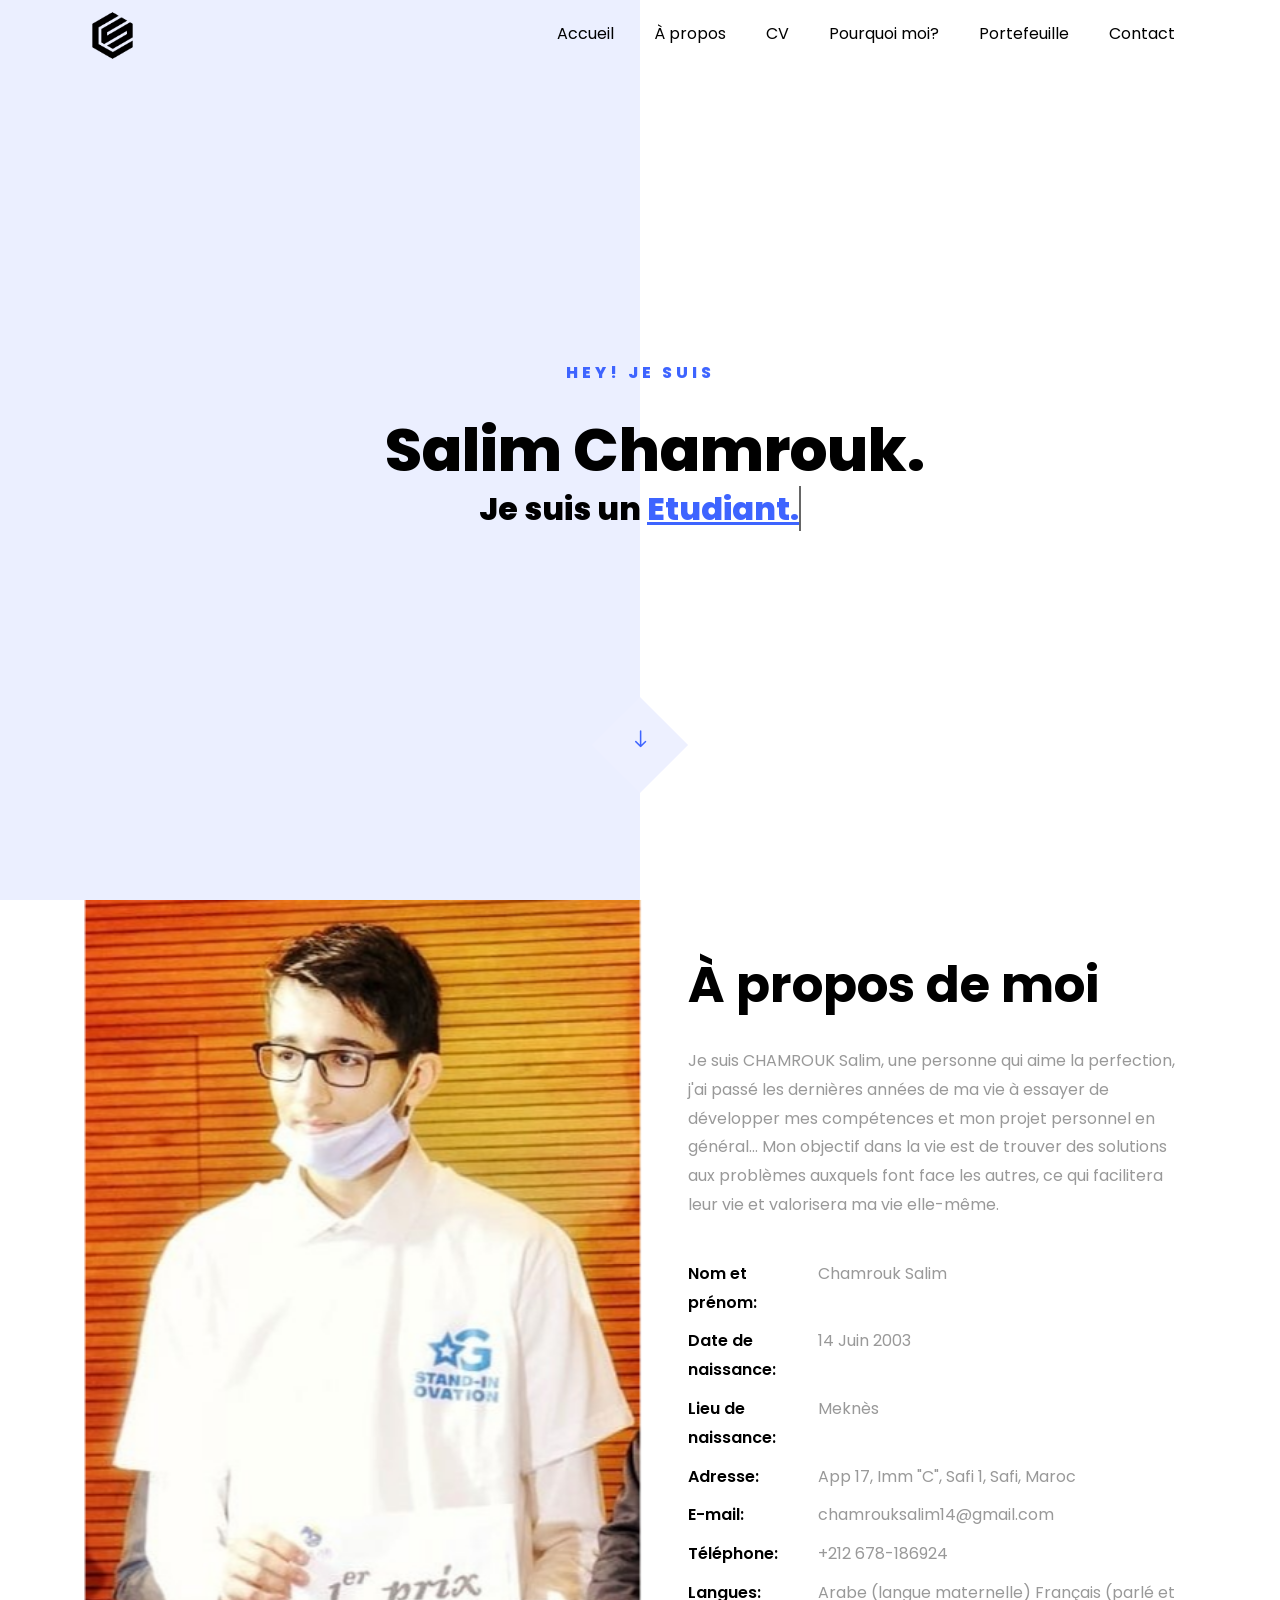
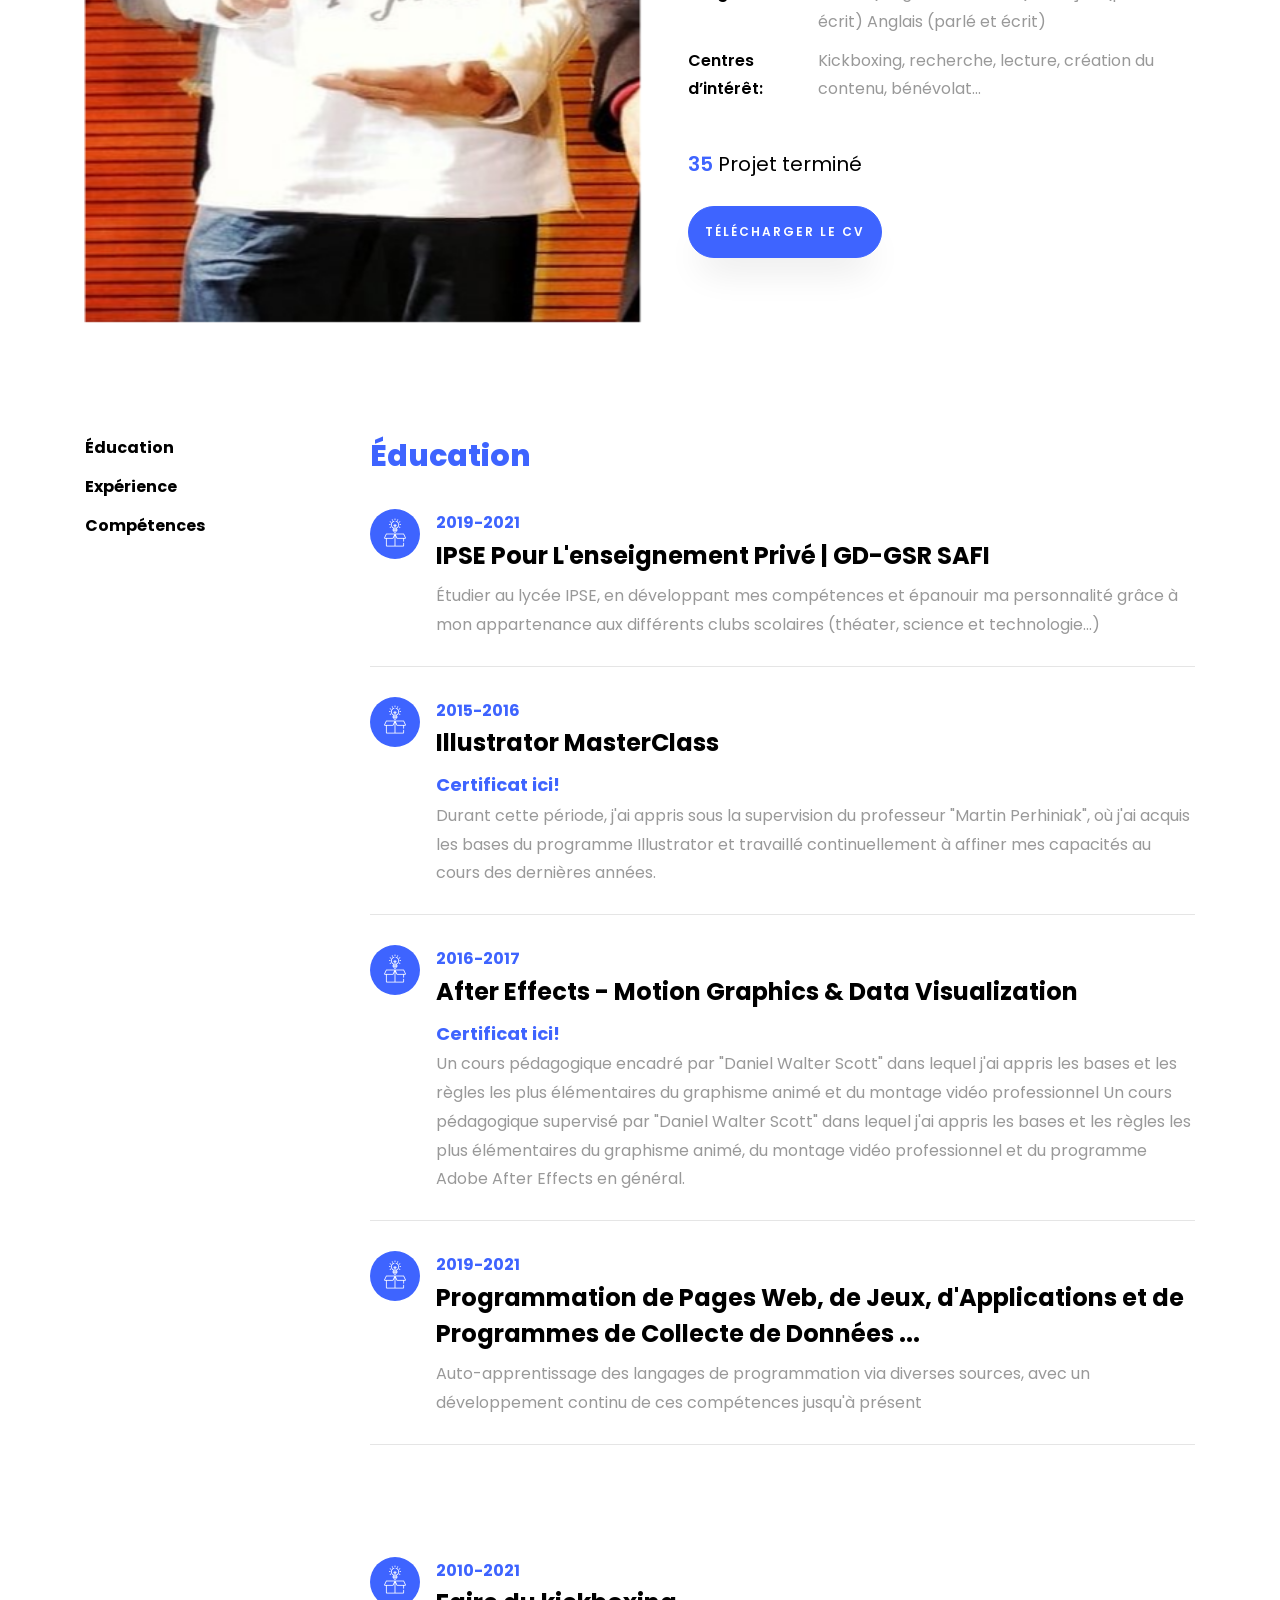
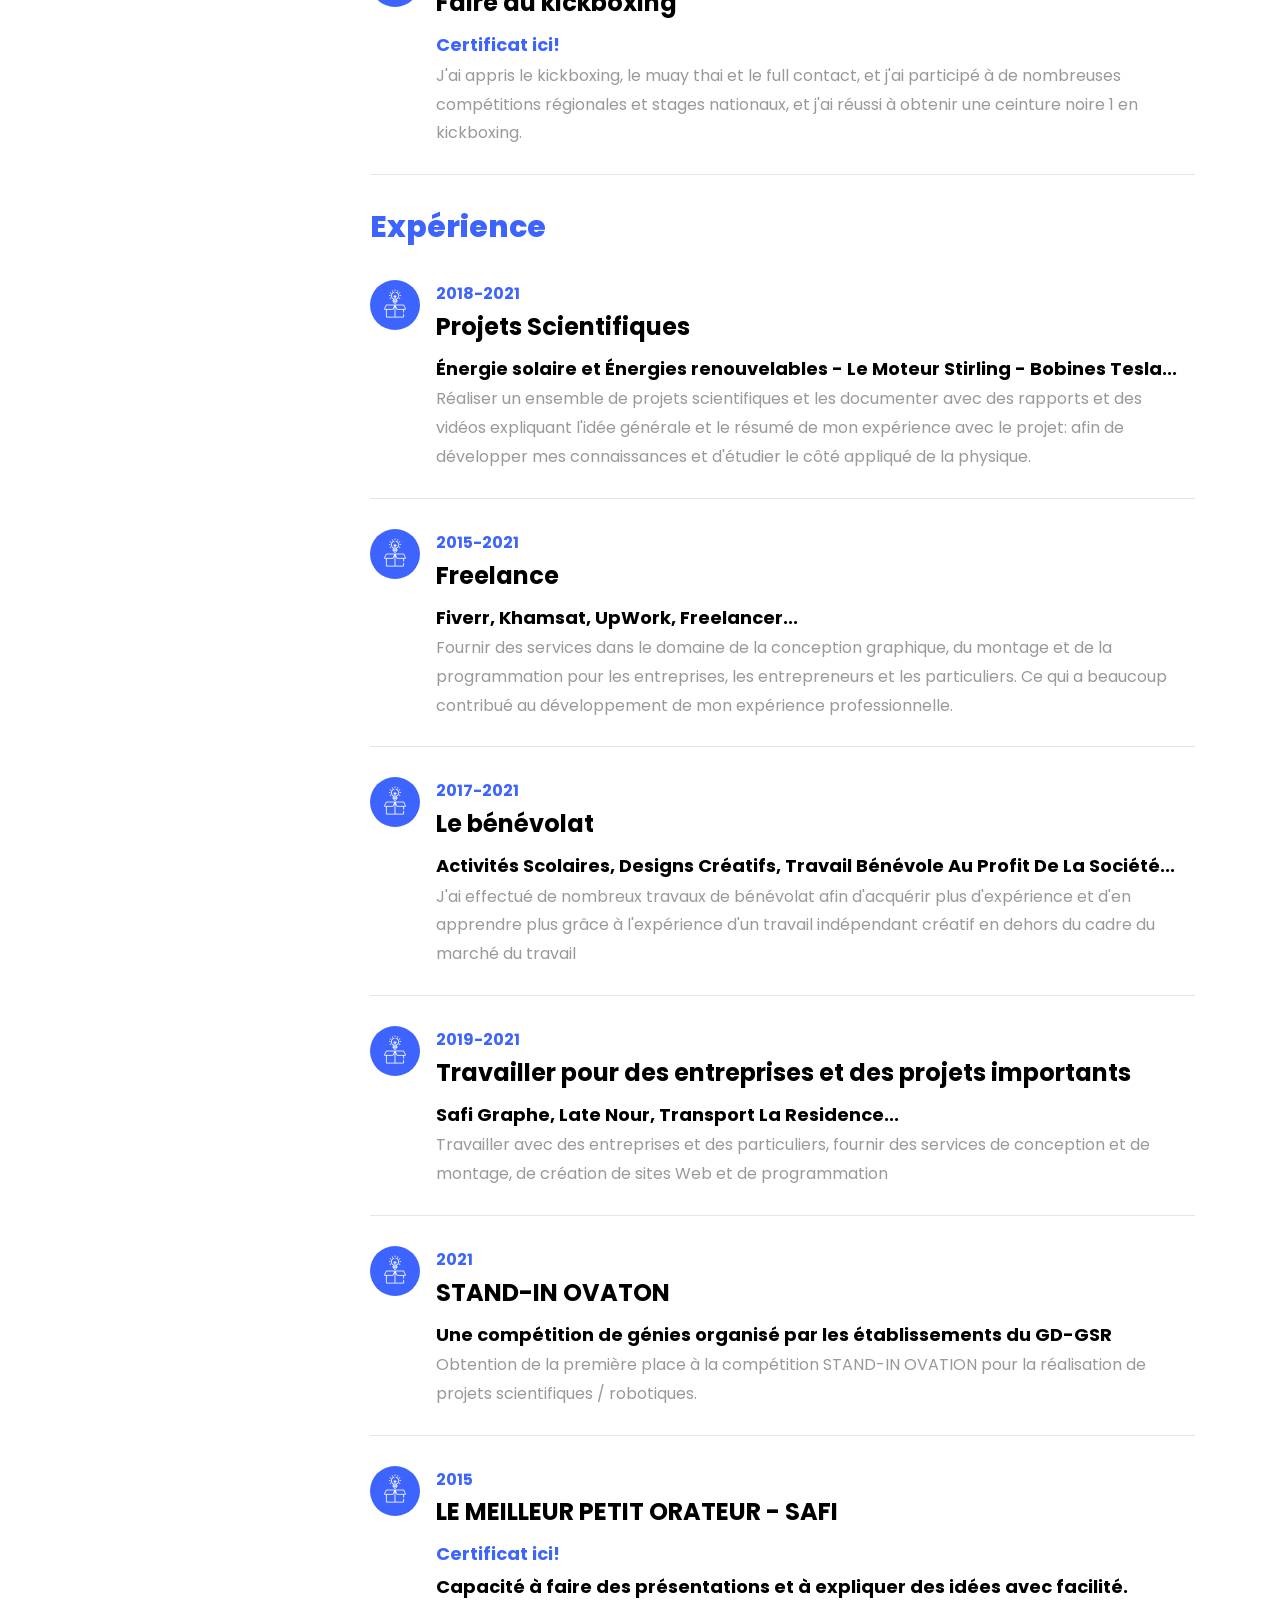
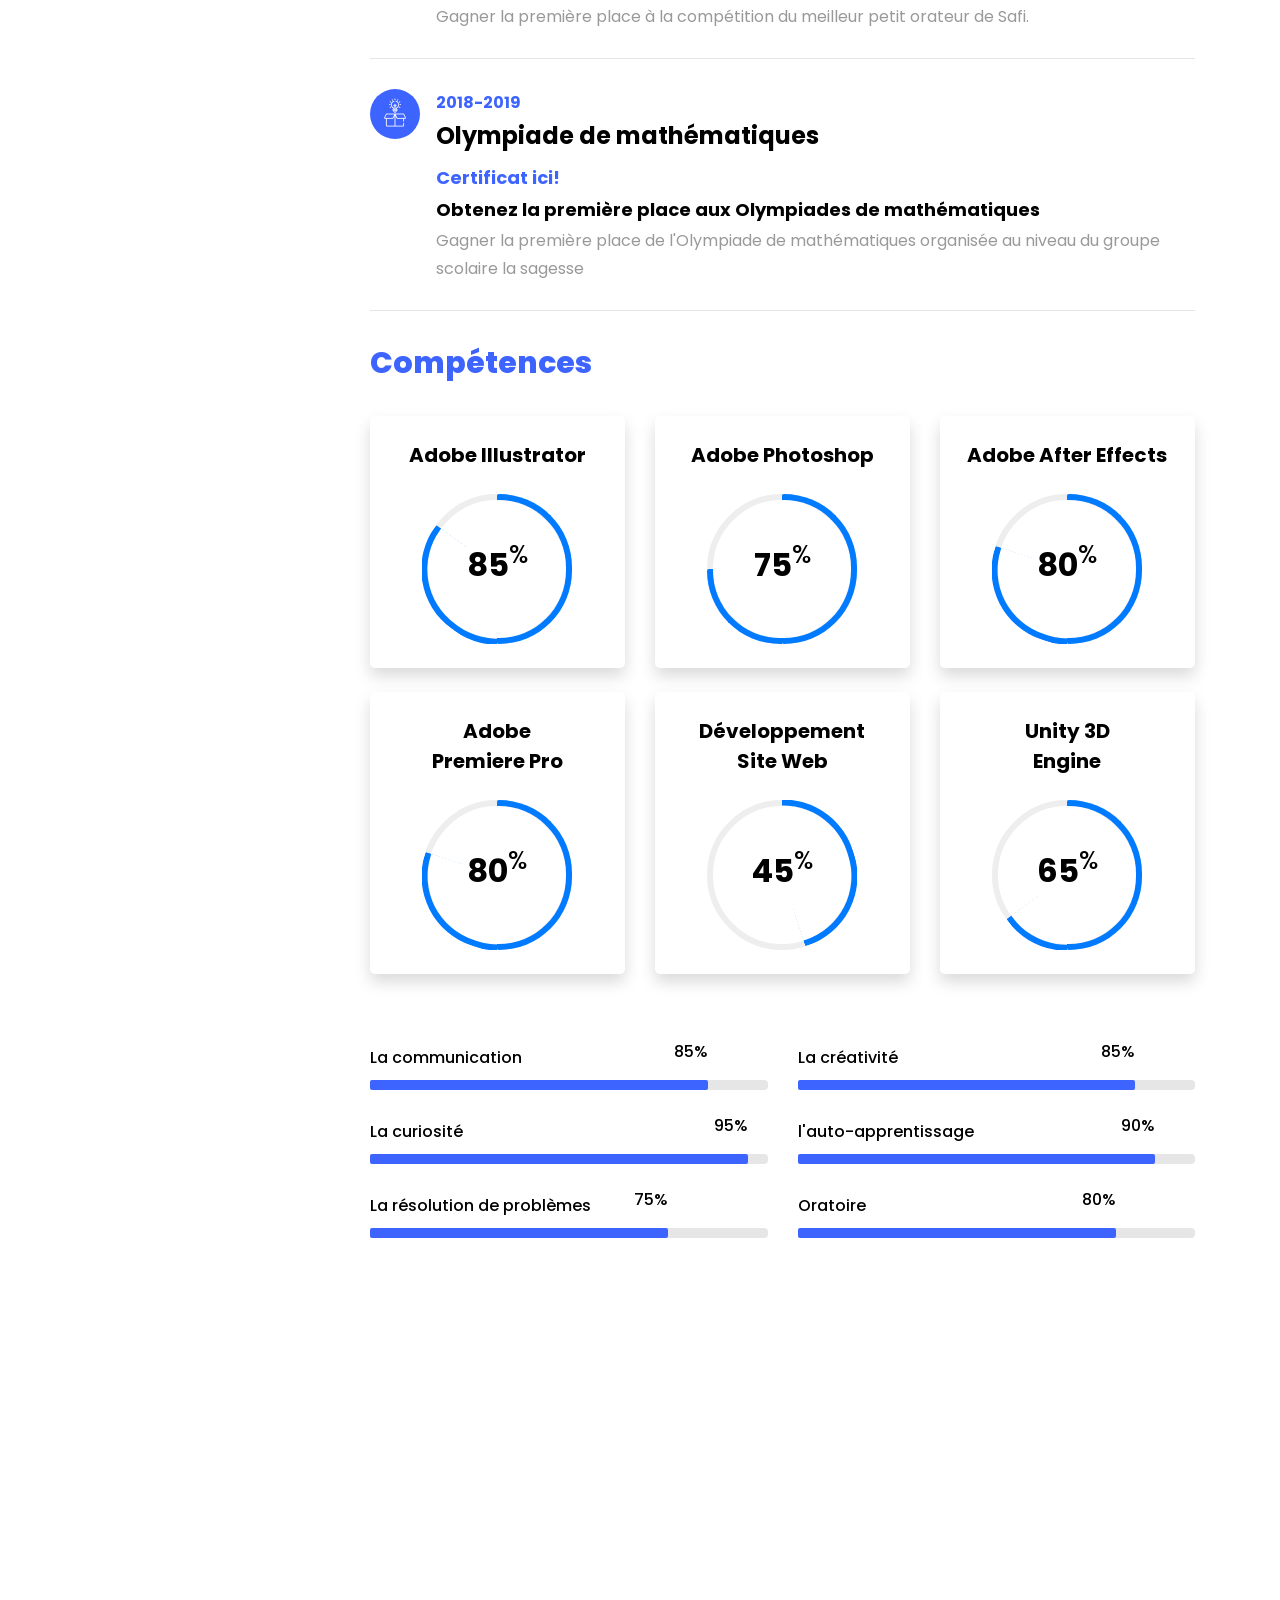
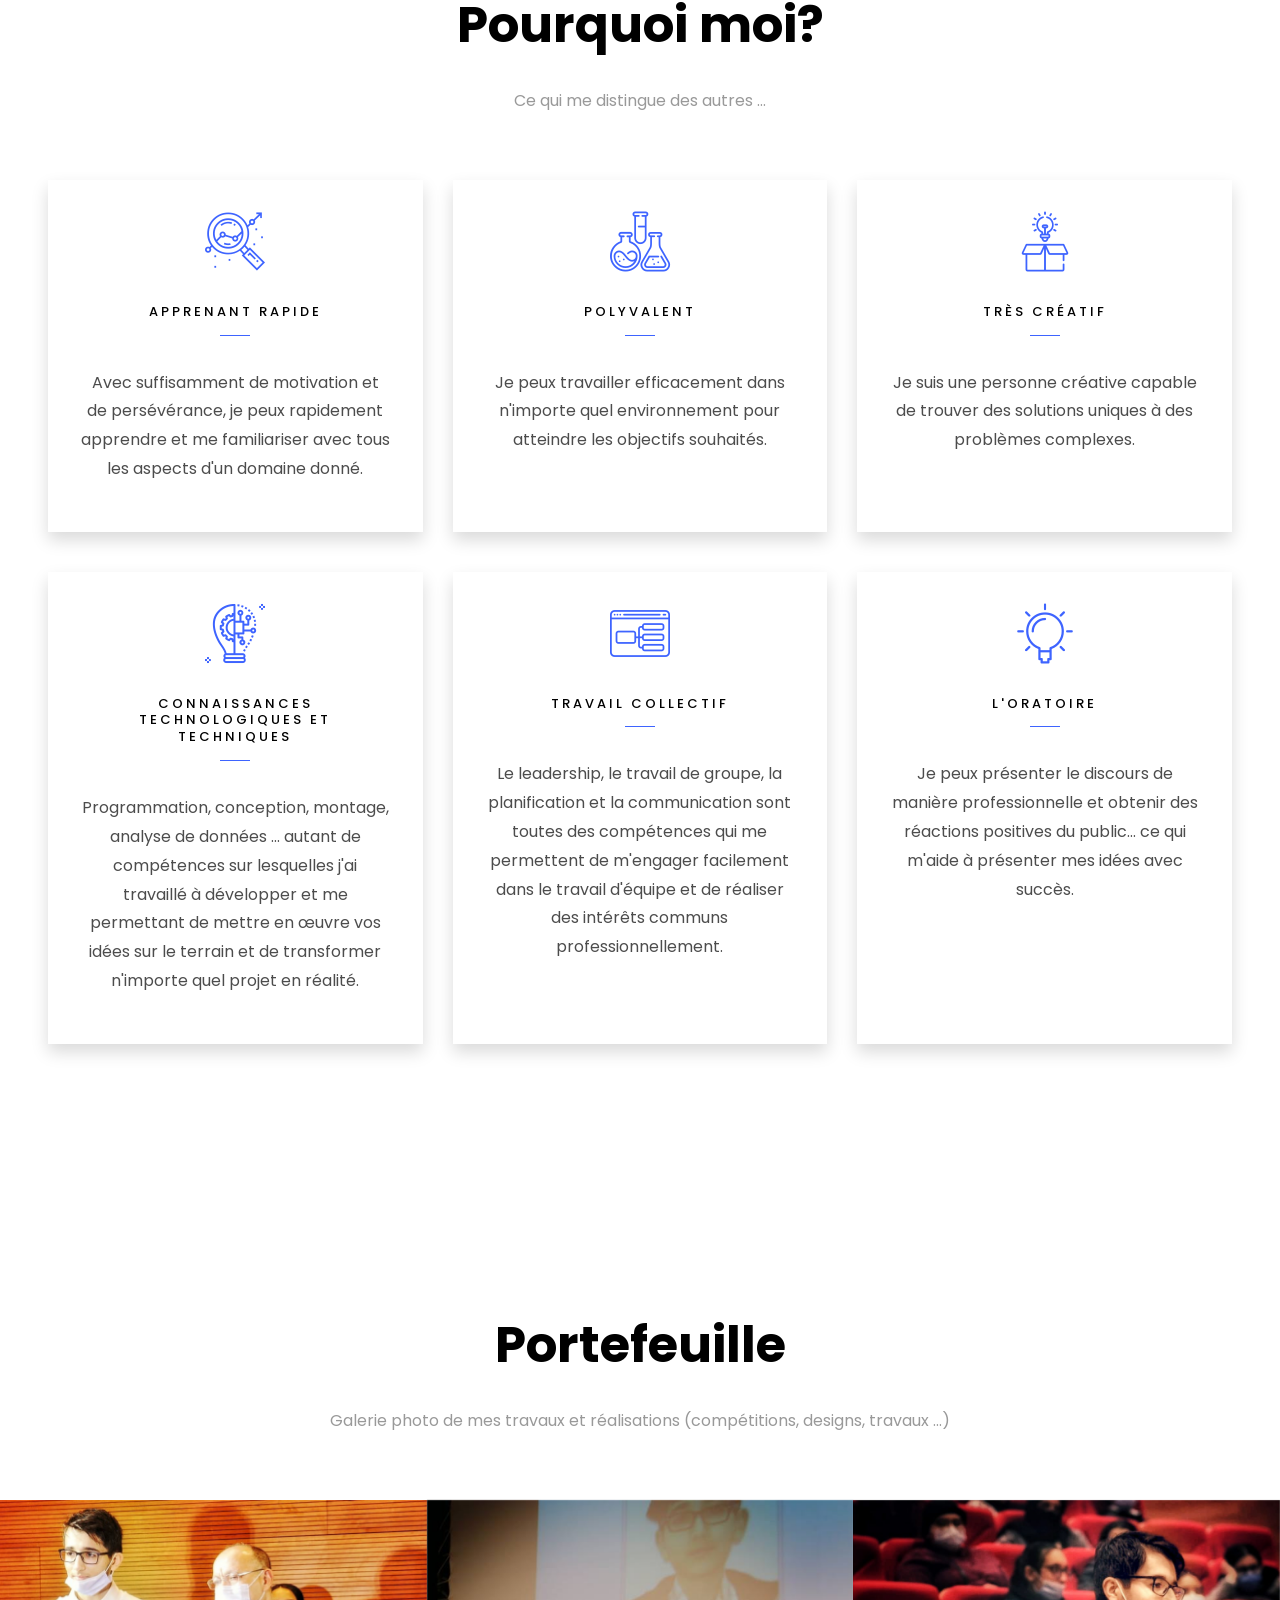
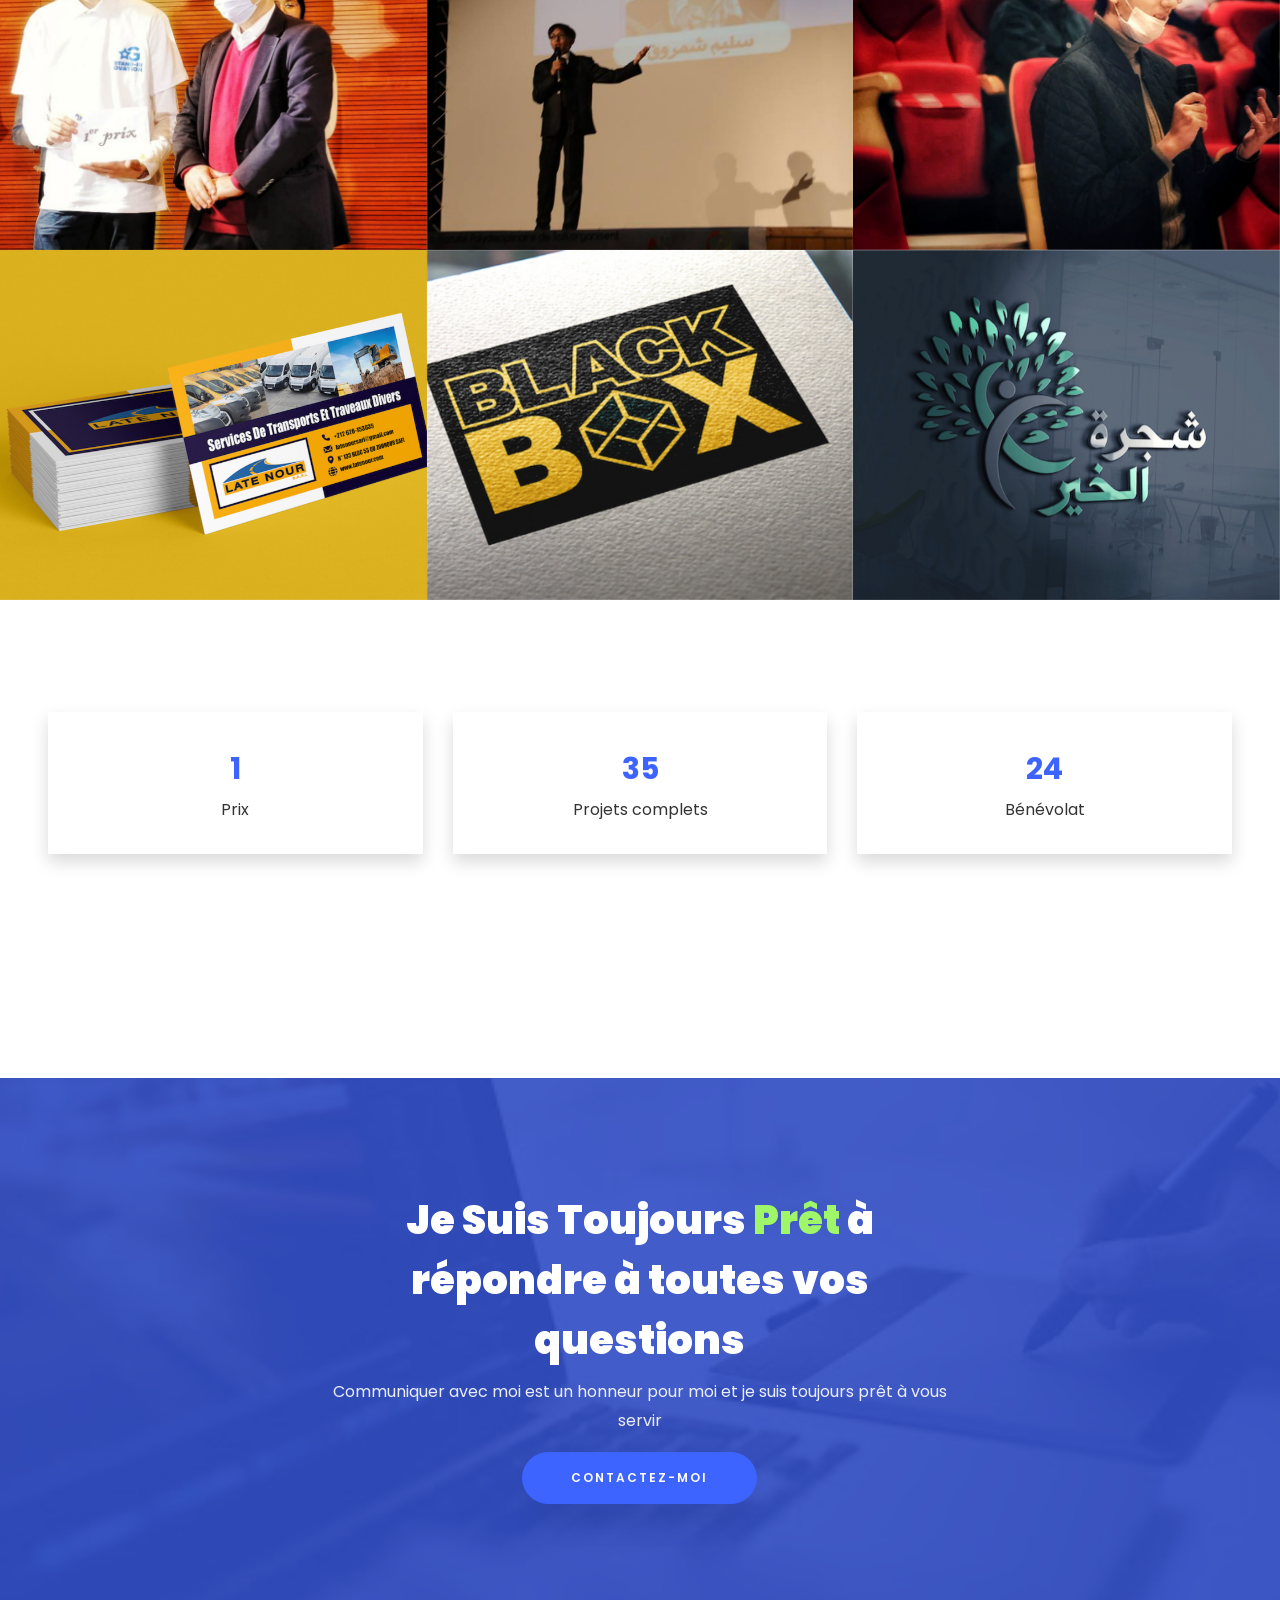
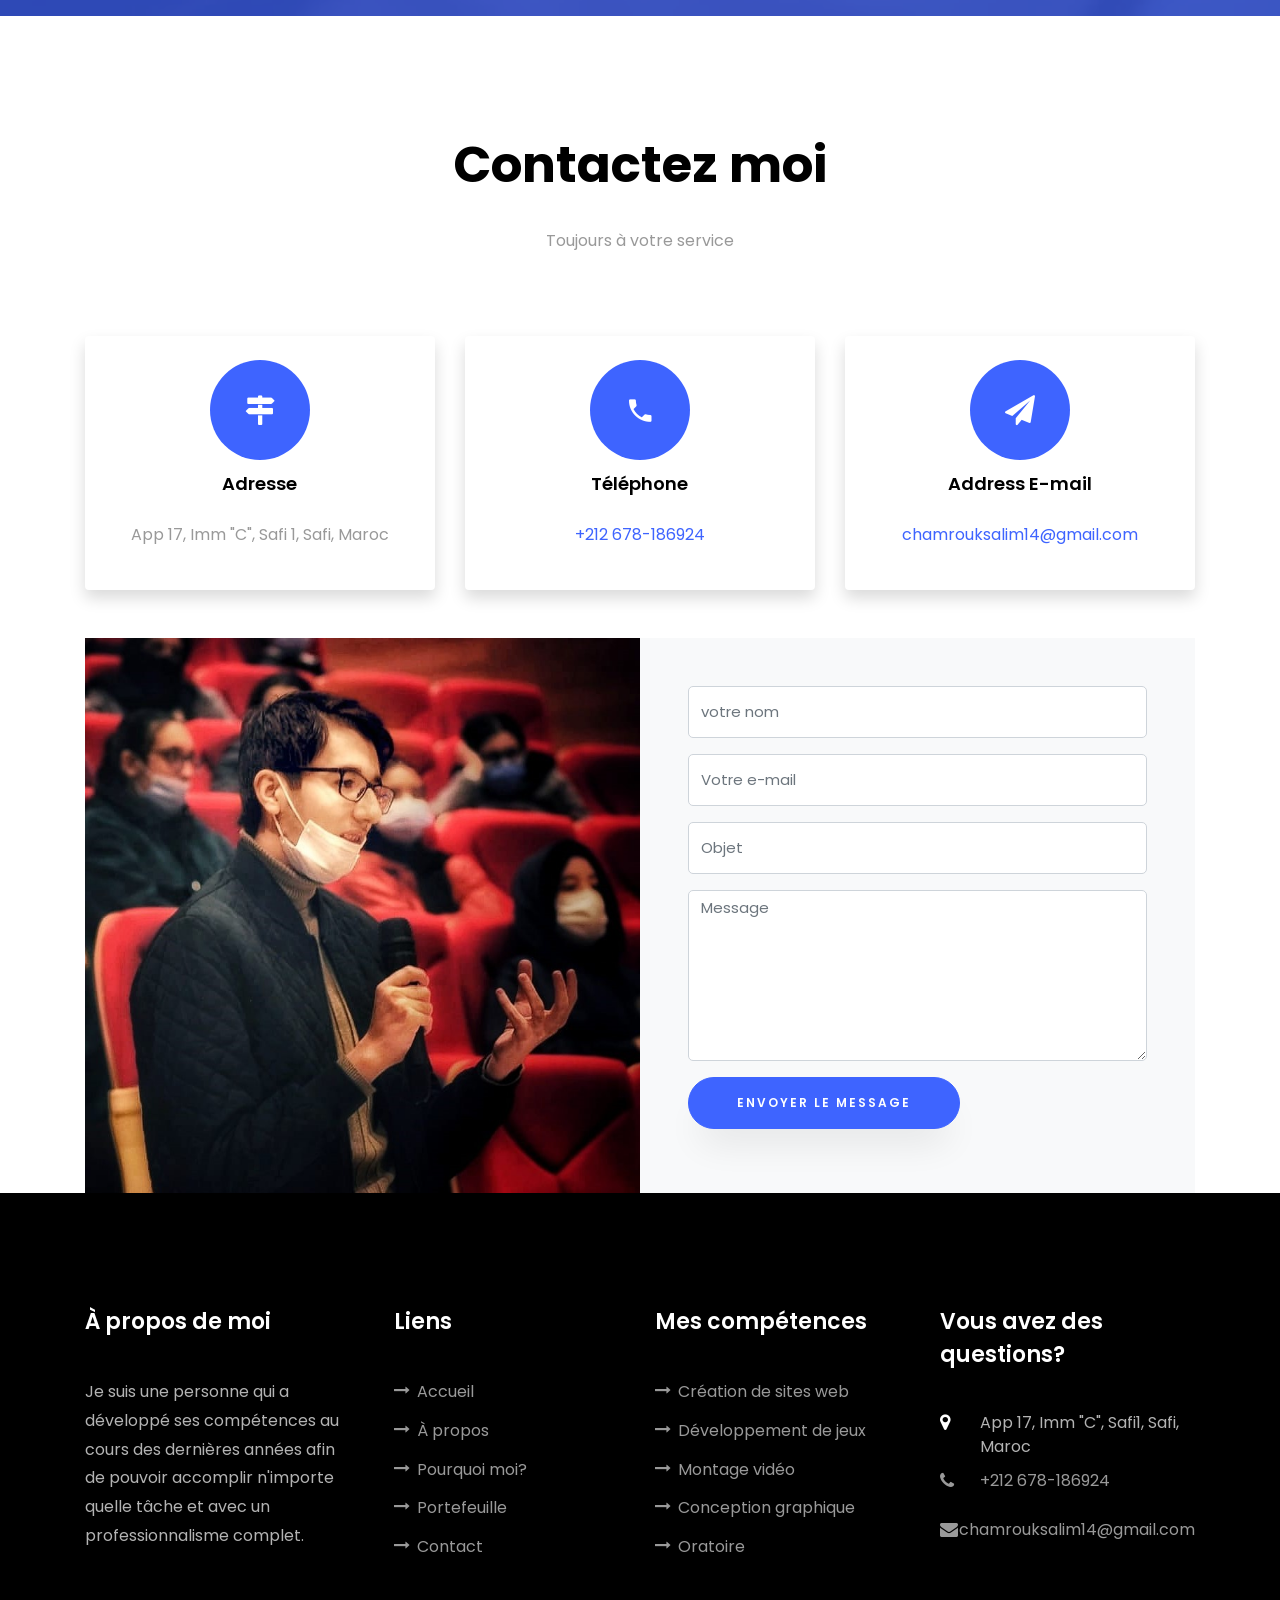
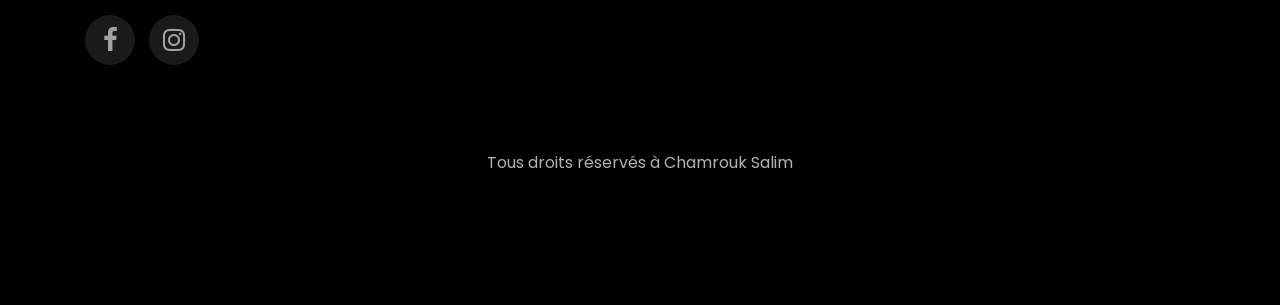
==== commit 08424bee: "initial commit" ====
--- a/index.html
+++ b/index.html
@@ -38,7 +38,7 @@
 	          <li class="nav-item"><a href="#home-section" class="nav-link"><span>Accueil</span></a></li>
 	          <li class="nav-item"><a href="#about-section" class="nav-link"><span>À propos</span></a></li>
 	          <li class="nav-item"><a href="#resume-section" class="nav-link"><span>CV</span></a></li>
-	          <li class="nav-item"><a href="#services-section" class="nav-link"><span>Services</span></a></li>
+	          <li class="nav-item"><a href="#services-section" class="nav-link"><span>Pourquoi moi?</span></a></li>
 	          <li class="nav-item"><a href="#projects-section" class="nav-link"><span>Portefeuille
 	
 
@@ -60,7 +60,7 @@
 								  <span
 								     class="txt-rotate"
 								     data-period="2000"
-								     data-rotate='[ "Designer graphique.", "Concepteur vidéo.",  "Développeur." ]'></span>
+								     data-rotate='[ "Etudiant.", "Perfectionniste.", "Ambitieux.", "Graphic Designer.",  "Développeur." ]'></span>
 								</h2>
 							</div>
             </div>
@@ -80,7 +80,7 @@
     			<div class="col-md-6 col-lg-6 d-flex">
     				<div class="img-about img d-flex align-items-stretch">
     					<div class="overlay"></div>
-	    				<div class="img d-flex align-self-stretch align-items-center" style="background-image:url(images/about.jpg);">
+	    				<div class="img d-flex align-self-stretch align-items-center" style="background-image:url(images/about1.jpg);">
 	    				</div>
     				</div>
     			</div>
@@ -89,7 +89,8 @@
 		          <div class="col-md-12 heading-section ftco-animate">
 		          	<h1 class="big">About</h1>
 		            <h2 class="mb-4">À propos de moi</h2>
-		            <p>Je suis un concepteur et programmeur professionnel avec 6 ans d'expérience dans ce domaine, prêt à toujours vous servir, et ma mission est de faire de vos idées une réalité :)</p>
+		            <p>Je suis CHAMROUK Salim, une personne qui aime la perfection, j'ai passé les dernières années de ma vie à essayer de développer mes compétences et mon projet personnel en général...
+				    	Mon objectif dans la vie est de trouver des solutions aux problèmes auxquels font face les autres, ce qui facilitera leur vie et valorisera ma vie elle-même.</p>
 		            <ul class="about-info mt-4 px-md-0 px-2">
 		            	<li class="d-flex"><span>Nom et prénom:</span> <span>Chamrouk Salim</span></li>
 		            	<li class="d-flex"><span>Date de naissance:</span> <span>14 Juin 2003</span></li>
@@ -98,7 +99,7 @@
 		            	<li class="d-flex"><span>E-mail:</span> <span>chamrouksalim14@gmail.com</span></li>
 		            	<li class="d-flex"><span>Téléphone: </span> <span>+212 678-186924</span></li>
                         <li class="d-flex"><span>Langues: </span> <span>Arabe (langue maternelle) Français (parlé et écrit) Anglais (parlé et écrit)</span></li>
-                        <li class="d-flex"><span>Loisirs: </span> <span>Kickboxing, recherche, lecture, dessin créatif, bénévolat...</span></li>
+                        <li class="d-flex"><span>Centres d’intérêt: </span> <span>Kickboxing, recherche, lecture, création du contenu, bénévolat...</span></li>
 		            </ul>
 		          </div>
 		        </div>
@@ -108,7 +109,7 @@
 	                <span class="number" data-number="83">50</span>
 	                <span>Projet terminé</span>
                 </p>
-                <p><a href="#" class="btn btn-primary py-3 px-3">Télécharger le CV</a></p>
+                <p><a href="https://drive.google.com/file/d/1nn_iAk914L1xpVjlXfTyk5BE1S3_1Ofq/view?usp=sharing" class="btn btn-primary py-3 px-3">Télécharger le CV</a></p>
               </div>
 	          </div>
 	        </div>
@@ -131,6 +132,16 @@
 					<div class="col-md-9">
 					  <div id="page-1" class= "page one">
 					  	<h2 class="heading">Éducation</h2>
+						  <div class="resume-wrap d-flex ftco-animate">
+					    	<div class="icon d-flex align-items-center justify-content-center">
+					    		<span class="flaticon-ideas"></span>
+					    	</div>
+					    	<div class="text pl-3">
+		    					<span class="date">2019-2021</span>
+		    					<h2>IPSE Pour L'enseignement Privé | GD-GSR SAFI</h2>
+		    					<p>Étudier au lycée IPSE, en développant mes compétences et épanouir ma personnalité grâce à mon appartenance aux différents clubs scolaires (théater, science et technologie...)</p>
+	    					</div>
+	    				</div>
 					    <div class="resume-wrap d-flex ftco-animate">
 					    	<div class="icon d-flex align-items-center justify-content-center">
 					    		<span class="flaticon-ideas"></span>
@@ -168,6 +179,19 @@
 		    				</div>
 	    				</div>
 					  </div>
+					  <div class="resume-wrap d-flex ftco-animate">
+						<div class="icon d-flex align-items-center justify-content-center">
+							<span class="flaticon-ideas"></span>
+						</div>
+						<div class="text pl-3">
+							<span class="date">2010-2021</span>
+							<h2>Faire du kickboxing</h2>
+							<span class="position">
+								<a href="https://drive.google.com/file/d/1GCzHSBJIDaBYxYM4MzSOftuoQd68fPOz/view?usp=sharing" target="_blank">Certificat ici!</a> 
+							</span>
+							<p>J'ai appris le kickboxing, le muay thai et le full contact, et j'ai participé à de nombreuses compétitions régionales et stages nationaux, et j'ai réussi à obtenir une ceinture noire 1 en kickboxing.</p>
+						</div>
+					</div>
 
 					  <div id="page-2" class= "page two">
 					  	<h2 class="heading">Expérience</h2>
@@ -176,10 +200,21 @@
 					    		<span class="flaticon-ideas"></span>
 					    	</div>
 					    	<div class="text pl-3">
-		    					<span class="date">2016-2018</span>
-		    					<h2>Travailler En Freelance</h2>
-		    					<span class="position">UpWork, Fiverr...</span>
-		    					<p>J'ai travaillé sur plusieurs projets en tant qu'indépendant dans le but d'acquérir de l'expérience et d'évoluer sur le terrain par le travail. En même temps, construire un portefeuille de réalisations solide et distingué</p>
+		    					<span class="date">2018-2021</span>
+		    					<h2>Projets Scientifiques</h2>
+		    					<span class="position">Énergie solaire et Énergies renouvelables - Le Moteur Stirling - Bobines Tesla...</span>
+		    					<p>Réaliser un ensemble de projets scientifiques et les documenter avec des rapports et des vidéos expliquant l'idée générale et le résumé de mon expérience avec le projet: afin de développer mes connaissances et d'étudier le côté appliqué de la physique.</p>
+		    				</div>
+	    				</div>
+						<div class="resume-wrap d-flex ftco-animate">
+	    					<div class="icon d-flex align-items-center justify-content-center">
+					    		<span class="flaticon-ideas"></span>
+					    	</div>
+					    	<div class="text pl-3">
+		    					<span class="date">2015-2021</span>
+		    					<h2>Freelance</h2>
+		    					<span class="position">Fiverr, Khamsat, UpWork, Freelancer...</span>
+		    					<p>Fournir des services dans le domaine de la conception graphique, du montage et de la programmation pour les entreprises, les entrepreneurs et les particuliers. Ce qui a beaucoup contribué au développement de mon expérience professionnelle.</p>
 		    				</div>
 	    				</div>
 	    				<div class="resume-wrap d-flex ftco-animate">
@@ -187,7 +222,7 @@
 					    		<span class="flaticon-ideas"></span>
 					    	</div>
 					    	<div class="text pl-3">
-		    					<span class="date">2018-2020</span>
+		    					<span class="date">2017-2021</span>
 		    					<h2>Le bénévolat</h2>
 		    					<span class="position">Activités Scolaires, Designs Créatifs, Travail Bénévole Au Profit De La Société...</span>
 		    					<p>J'ai effectué de nombreux travaux de bénévolat afin d'acquérir plus d'expérience et d'en apprendre plus grâce à l'expérience d'un travail indépendant créatif en dehors du cadre du marché du travail</p>
@@ -202,6 +237,45 @@
 		    					<h2>Travailler pour des entreprises et des projets importants</h2>
 		    					<span class="position">Safi Graphe, Late Nour, Transport La Residence...</span>
 		    					<p>Travailler avec des entreprises et des particuliers, fournir des services de conception et de montage, de création de sites Web et de programmation</p>
+		    				</div>
+	    				</div>
+						<div class="resume-wrap d-flex ftco-animate">
+	    					<div class="icon d-flex align-items-center justify-content-center">
+					    		<span class="flaticon-ideas"></span>
+					    	</div>
+					    	<div class="text pl-3">
+		    					<span class="date">2021</span>
+		    					<h2>STAND-IN OVATON</h2>
+		    					<span class="position">Une compétition de génies organisé par les établissements du GD-GSR</span>
+		    					<p>Obtention de la première place à la compétition STAND-IN OVATION pour la réalisation de projets scientifiques / robotiques.</p>
+		    				</div>
+	    				</div>
+						<div class="resume-wrap d-flex ftco-animate">
+	    					<div class="icon d-flex align-items-center justify-content-center">
+					    		<span class="flaticon-ideas"></span>
+					    	</div>
+					    	<div class="text pl-3">
+		    					<span class="date">2015</span>
+		    					<h2>LE MEILLEUR PETIT ORATEUR - SAFI</h2>
+								<span class="position">
+								<a href="https://drive.google.com/file/d/1tpsKfyhABfxrdHosR1qjp_jw_ORWR7Bx/view?usp=sharing" target="_blank">Certificat ici!</a> 
+								</span>
+		    					<span class="position"></br>Capacité à faire des présentations et à expliquer des idées avec facilité.</span>
+		    					<p>Gagner la première place à la compétition du meilleur petit orateur de Safi.</p>
+		    				</div>
+	    				</div>
+						<div class="resume-wrap d-flex ftco-animate">
+	    					<div class="icon d-flex align-items-center justify-content-center">
+					    		<span class="flaticon-ideas"></span>
+					    	</div>
+					    	<div class="text pl-3">
+		    					<span class="date">2018-2019</span>
+		    					<h2>Olympiade de mathématiques</h2>
+								<span class="position">
+								<a href="https://drive.google.com/file/d/1rpQS6fUg748XMAktQS71P8a-W8s6Fvr4/view?usp=sharing" target="_blank">Certificat ici!</a> 
+								</span>
+		    					<span class="position"></br>Obtenez la première place aux Olympiades de mathématiques</span>
+		    					<p>Gagner la première place de l'Olympiade de mathématiques organisée au niveau du groupe scolaire la sagesse</p>
 		    				</div>
 	    				</div>
 					  <div id="page-3" class= "page three">
@@ -297,7 +371,7 @@
                             
                             <div class="col-lg-4 mb-4">
 						      <div class="bg-white rounded-lg shadow p-4">
-						        <h2 class="h5 font-weight-bold text-center mb-4">Adobe <br> Animate</h2>
+						        <h2 class="h5 font-weight-bold text-center mb-4">Développement <br> Site Web</h2>
 
 						        <!-- Progress bar 1 -->
 						        <div class="progress mx-auto" data-value='45'>
@@ -319,7 +393,7 @@
                             
                             <div class="col-lg-4 mb-4">
 						      <div class="bg-white rounded-lg shadow p-4">
-						        <h2 class="h5 font-weight-bold text-center mb-4">Adobe <br> XD </h2>
+						        <h2 class="h5 font-weight-bold text-center mb-4">Unity 3D <br> Engine</h2>
 
 						        <!-- Progress bar 1 -->
 						        <div class="progress mx-auto" data-value='65'>
@@ -343,9 +417,31 @@
 					  	<div class="row">
 					  		<div class="col-md-6 animate-box">
 									<div class="progress-wrap ftco-animate">
-										<h3>HTML5</h3>
+										<h3>La communication</h3>
 										<div class="progress">
-										 	<div class="progress-bar color-1" role="progressbar" aria-valuenow="90"
+										 	<div class="progress-bar color-1" role="progressbar" aria-valuenow="100"
+										  	aria-valuemin="0" aria-valuemax="100" style="width:85%">
+										    <span>85%</span>
+										  	</div>
+										</div>
+									</div>
+								</div>
+								<div class="col-md-6 animate-box">
+									<div class="progress-wrap ftco-animate">
+										<h3>La créativité</h3>
+										<div class="progress">
+										 	<div class="progress-bar color-2" role="progressbar" aria-valuenow="100"
+										  	aria-valuemin="0" aria-valuemax="100" style="width:85%">
+										    <span>85%</span>
+										  	</div>
+										</div>
+									</div>
+								</div>
+								<div class="col-md-6 animate-box">
+									<div class="progress-wrap ftco-animate">
+										<h3>La curiosité</h3>
+										<div class="progress">
+										 	<div class="progress-bar color-3" role="progressbar" aria-valuenow="100"
 										  	aria-valuemin="0" aria-valuemax="100" style="width:95%">
 										    <span>95%</span>
 										  	</div>
@@ -354,53 +450,31 @@
 								</div>
 								<div class="col-md-6 animate-box">
 									<div class="progress-wrap ftco-animate">
-										<h3>CSS3</h3>
+										<h3>l'auto-apprentissage</h3>
 										<div class="progress">
-										 	<div class="progress-bar color-2" role="progressbar" aria-valuenow="85"
-										  	aria-valuemin="0" aria-valuemax="100" style="width:85%">
-										    <span>85%</span>
+										 	<div class="progress-bar color-4" role="progressbar" aria-valuenow="100"
+										  	aria-valuemin="0" aria-valuemax="100" style="width:90%">
+										    <span>90%</span>
 										  	</div>
 										</div>
 									</div>
 								</div>
 								<div class="col-md-6 animate-box">
 									<div class="progress-wrap ftco-animate">
-										<h3>JavaScript</h3>
+										<h3>La résolution de problèmes</h3>
 										<div class="progress">
-										 	<div class="progress-bar color-3" role="progressbar" aria-valuenow="95"
-										  	aria-valuemin="0" aria-valuemax="100" style="width:85%">
-										    <span>85%</span>
+										 	<div class="progress-bar color-5" role="progressbar" aria-valuenow="100"
+										  	aria-valuemin="0" aria-valuemax="100" style="width:75%">
+										    <span>75%</span>
 										  	</div>
 										</div>
 									</div>
 								</div>
 								<div class="col-md-6 animate-box">
 									<div class="progress-wrap ftco-animate">
-										<h3>C#</h3>
+										<h3>Oratoire</h3>
 										<div class="progress">
-										 	<div class="progress-bar color-4" role="progressbar" aria-valuenow="90"
-										  	aria-valuemin="0" aria-valuemax="100" style="width:80%">
-										    <span>80%</span>
-										  	</div>
-										</div>
-									</div>
-								</div>
-								<div class="col-md-6 animate-box">
-									<div class="progress-wrap ftco-animate">
-										<h3>Python</h3>
-										<div class="progress">
-										 	<div class="progress-bar color-5" role="progressbar" aria-valuenow="70"
-										  	aria-valuemin="0" aria-valuemax="100" style="width:70%">
-										    <span>70%</span>
-										  	</div>
-										</div>
-									</div>
-								</div>
-								<div class="col-md-6 animate-box">
-									<div class="progress-wrap ftco-animate">
-										<h3>JAVA</h3>
-										<div class="progress">
-										 	<div class="progress-bar color-6" role="progressbar" aria-valuenow="80"
+										 	<div class="progress-bar color-6" role="progressbar" aria-valuenow="100"
 										  	aria-valuemin="0" aria-valuemax="100" style="width:80%">
 										    <span>80%</span>
 										  	</div>
@@ -418,9 +492,9 @@
     	<div class="container-fluid px-md-5">
     		<div class="row justify-content-center py-5 mt-5">
           <div class="col-md-12 heading-section text-center ftco-animate">
-          	<h1 class="big big-2">Services</h1>
-            <h2 class="mb-4">Services</h2>
-            <p>Ce que je peux vous fournir des services et des travaux pour vous faciliter le travail et rapprocher votre objectif</p>
+          	<h1 class="big big-2">Pourquoi moi?</h1>
+            <h2 class="mb-4">Pourquoi moi?</h2>
+            <p>Ce qui me distingue des autres ...</p>
           </div>
         </div>
     		<div class="row">
@@ -430,8 +504,8 @@
 								<i class="flaticon-analysis"></i>
 							</span>
 							<div class="desc">
-								<h3 class="mb-5">Création de sites web</h3>
-								<p>Concevez un site Web complet pour votre entreprise ou projet ou pour vous personnellement. En signe de professionnalisme et de qualité</p>
+								<h3 class="mb-5">Apprenant rapide</h3>
+								<p>Avec suffisamment de motivation et de persévérance, je peux rapidement apprendre et me familiariser avec tous les aspects d'un domaine donné.</p>
 							</div>
 						</a>
 					</div>
@@ -441,8 +515,8 @@
 								<i class="flaticon-flasks"></i>
 							</span>
 							<div class="desc">
-								<h3 class="mb-5">Développement de jeux</h3>
-								<p>Je peux développer des jeux, que ce soit en 2D ou en 3D, et sur n'importe laquelle de ses plateformes. Tout ce que j'ai à faire est de faire de ton idée une réalité.</p>
+								<h3 class="mb-5">Polyvalent</h3>
+								<p>Je peux travailler efficacement dans n'importe quel environnement pour atteindre les objectifs souhaités.</p>
 							</div>
 						</a>
 					</div>
@@ -452,8 +526,8 @@
 								<i class="flaticon-ideas"></i>
 							</span>
 							<div class="desc">
-								<h3 class="mb-5">Développeur web</h3>
-								<p>Programmation de l'automatisation du site Web pour qu'il remplisse parfaitement la fonction requise.</p>
+								<h3 class="mb-5">Très créatif</h3>
+								<p>Je suis une personne créative capable de trouver des solutions uniques à des problèmes complexes.</p>
 							</div>
 						</a>
 					</div>
@@ -464,8 +538,8 @@
 								<i class="flaticon-innovation"></i>
 							</span>
 							<div class="desc">
-								<h3 class="mb-5">Conception graphique</h3>
-								<p>Créer des designs professionnels (logos, cartes de visite, flyers, publicités sur les réseaux sociaux ...) de manière attractive et distinctive. </p>
+								<h3 class="mb-5">Connaissances technologiques et techniques</h3>
+								<p>Programmation, conception, montage, analyse de données ... autant de compétences sur lesquelles j'ai travaillé à développer et me permettant de mettre en œuvre vos idées sur le terrain et de transformer n'importe quel projet en réalité. </p>
 							</div>
 						</a>
 					</div>
@@ -475,8 +549,8 @@
 								<i class="flaticon-ux-design"></i>
 							</span>
 							<div class="desc">
-								<h3 class="mb-5">Montage vidéo</h3>
-								<p>Nous concevons des vidéos professionnelles et distinctives (animations, publicités, courts métrages, montages ...) afin de vous donner la meilleure expression de vos idées sur le terrain.</p>
+								<h3 class="mb-5">travail collectif</h3>
+								<p>Le leadership, le travail de groupe, la planification et la communication sont toutes des compétences qui me permettent de m'engager facilement dans le travail d'équipe et de réaliser des intérêts communs professionnellement.</p>
 							</div>
 						</a>
 					</div>
@@ -486,8 +560,8 @@
 								<i class="flaticon-idea"></i>
 							</span>
 							<div class="desc">
-								<h3 class="mb-5">Prototype</h3>
-								<p>Je peux vous proposer un modèle préliminaire pour l'un des projets que vous souhaiteriez préparer en tant qu'étape préliminaire afin d'assurer sa perfection et d'assurer sa forme finale.</p>
+								<h3 class="mb-5">l'oratoire</h3>
+								<p>Je peux présenter le discours de manière professionnelle et obtenir des réactions positives du public... ce qui m'aide à présenter mes idées avec succès.</p>
 							</div>
 						</a>
 					</div>
@@ -502,7 +576,7 @@
           <div class="col-md-12 heading-section text-center ftco-animate">
           	<h1 class="big big-2">Projects</h1>
             <h2 class="mb-4">Portefeuille</h2>
-            <p>Certains de nos meilleurs designs créatifs</p>
+            <p>Galerie photo de mes travaux et réalisations (compétitions, designs, travaux ...)</p>
           </div>
         </div>
     		<div class="row no-gutters">
@@ -510,8 +584,8 @@
     				<div class="project img ftco-animate d-flex justify-content-center align-items-center" style="background-image: url(images/work-1.jpg);">
     					<div class="overlay"></div>
 	    				<div class="text text-center p-4">
-	    					<h3><a href="#">Création de logo</a></h3>
-	    					<span>Logo Design</span>
+	    					<h3><a href="#">Compétition STAND-IN OVATION</a></h3>
+	    					<span>Une compétition de génies</span>
 	    				</div>
     				</div>
   				</div>
@@ -519,8 +593,8 @@
     				<div class="project img ftco-animate d-flex justify-content-center align-items-center" style="background-image: url(images/work-2.jpg);">
     					<div class="overlay"></div>
 	    				<div class="text text-center p-4">
-	    					<h3><a href="#">Conception &amp; Programmation d'application</a></h3>
-	    					<span>Développement d'Applications</span>
+	    					<h3><a href="#">Compétition LE MEILLEUR PETIT ORATEUR - SAFI</a></h3>
+	    					<span>L'art de prise de la parole en public</span>
 	    				</div>
     				</div>
   				</div>
@@ -529,8 +603,8 @@
     				<div class="project img ftco-animate d-flex justify-content-center align-items-center" style="background-image: url(images/work-3.jpg);">
     					<div class="overlay"></div>
 	    				<div class="text text-center p-4">
-	    					<h3><a href="#">Poster &amp; Conception d'illustration</a></h3>
-	    					<span>Poster Design</span>
+	    					<h3><a href="#">Participation à des séminaires éducatifs </a></h3>
+	    					<span>Expression d'opinion et participation effective</span>
 	    				</div>
     				</div>
     			</div>
@@ -538,8 +612,8 @@
     				<div class="project img ftco-animate d-flex justify-content-center align-items-center" style="background-image: url(images/work-4.jpg);">
     					<div class="overlay"></div>
 	    				<div class="text text-center p-4">
-	    					<h3><a href="#">Conception de cartes de visite</a></h3>
-	    					<span>Business Card Design</span>
+	    					<h3><a href="#">Conception de Business Cards</a></h3>
+	    					<span>Late Nour</span>
 	    				</div>
     				</div>
     			</div>
@@ -548,7 +622,7 @@
     					<div class="overlay"></div>
 	    				<div class="text text-center p-4">
 	    					<h3><a href="#">Création de logo</a></h3>
-	    					<span>Logo Design</span>
+	    					<span>Black Box</span>
 	    				</div>
     				</div>
     			</div>
@@ -557,7 +631,7 @@
     					<div class="overlay"></div>
 	    				<div class="text text-center p-4">
 	    					<h3><a href="#">Création de logo</a></h3>
-	    					<span>Logo Design</span>
+	    					<span>Chajarat El kayeir</span>
 	    				</div>
     				</div>
     			</div>
@@ -587,8 +661,8 @@
           <div class="col-md d-flex justify-content-center counter-wrap ftco-animate">
             <div class="block-18 shadow">
               <div class="text">
-                <strong class="number" data-number="31">0</strong>
-                <span>Les clients</span>
+                <strong class="number" data-number="56">0</strong>
+                <span>Bénévolat</span>
               </div>
             </div>
           </div>
@@ -608,9 +682,9 @@
 			<div class="container">
 				<div class="row justify-content-center">
 					<div class="col-md-7 ftco-animate text-center">
-						<h2>Je Suis Toujours <span>Prêt</span> Pour Freelance</h2>
-						<p>Travailler avec vous est un honneur pour moi et je suis toujours prêt à vous servir</p>
-						<p class="mb-0"><a href="#contact-section" class="btn btn-primary py-3 px-5">Embauchez-moi</a></p>
+						<h2>Je Suis Toujours <span>Prêt</span> à répondre à toutes vos questions</h2>
+						<p>Communiquer avec moi est un honneur pour moi et je suis toujours prêt à vous servir</p>
+						<p class="mb-0"><a href="#contact-section" class="btn btn-primary py-3 px-5">Contactez-moi </a></p>
 					</div>
 				</div>
 			</div>
@@ -698,9 +772,9 @@
           <div class="col-md">
             <div class="ftco-footer-widget mb-4">
               <h2 class="ftco-heading-2">À propos de moi</h2>
-              <p>Je suis un concepteur et programmeur professionnel avec 6 ans d'expérience dans ce domaine, prêt à toujours vous servir, et ma mission est de faire de vos idées une réalité</p>
+              <p>Je suis une personne qui a développé ses compétences au cours des dernières années afin de pouvoir accomplir n'importe quelle tâche et avec un professionnalisme complet.</p>
               <ul class="ftco-footer-social list-unstyled float-md-left float-lft mt-5">
-                <li class="ftco-animate"><a href="https://www.facebook.com/pages/creation/?ref_type=comet_home"><span class="icon-facebook"></span></a></li>
+                <li class="ftco-animate"><a href="https://www.facebook.com/profile.php?id=100011927085580"><span class="icon-facebook"></span></a></li>
                 <li class="ftco-animate"><a href="https://www.instagram.com/chamsalim.design/"><span class="icon-instagram"></span></a></li>
               </ul>
             </div>
@@ -711,7 +785,7 @@
               <ul class="list-unstyled">
                 <li><a href="#"><span class="icon-long-arrow-right mr-2"></span>Accueil</a></li>
                 <li><a href="#about-section"><span class="icon-long-arrow-right mr-2"></span>À propos</a></li>
-                <li><a href="#services-section"><span class="icon-long-arrow-right mr-2"></span>Services</a></li>
+                <li><a href="#services-section"><span class="icon-long-arrow-right mr-2"></span>Pourquoi moi?</a></li>
                 <li><a href="#projects-section"><span class="icon-long-arrow-right mr-2"></span>Portefeuille</a></li>
                 <li><a href="#contact-section"><span class="icon-long-arrow-right mr-2"></span>Contact</a></li>
               </ul>
@@ -719,24 +793,24 @@
           </div>
           <div class="col-md">
              <div class="ftco-footer-widget mb-4">
-              <h2 class="ftco-heading-2">Services</h2>
+              <h2 class="ftco-heading-2">Mes compétences</h2>
               <ul class="list-unstyled">
                 <li><a href="#services-section"><span class="icon-long-arrow-right mr-2"></span>Création de sites web</a></li>
                 <li><a href="#services-section"><span class="icon-long-arrow-right mr-2"></span>Développement de jeux</a></li>
                 <li><a href="#services-section"><span class="icon-long-arrow-right mr-2"></span>Montage vidéo</a></li>
                 <li><a href="#services-section"><span class="icon-long-arrow-right mr-2"></span>Conception graphique</a></li>
-                <li><a href="#services-section"><span class="icon-long-arrow-right mr-2"></span>Prototype</a></li>
+                <li><a href="#services-section"><span class="icon-long-arrow-right mr-2"></span>Oratoire</a></li>
               </ul>
             </div>
           </div>
           <div class="col-md">
             <div class="ftco-footer-widget mb-4">
-            	<h2 class="ftco-heading-2">Have a Questions?</h2>
+            	<h2 class="ftco-heading-2">Vous avez des questions?</h2>
             	<div class="block-23 mb-3">
 	              <ul>
 	                <li><span class="icon icon-map-marker"></span><span class="text">App 17, Imm "C", Safi1, Safi, Maroc</span></li>
-	                <li><a href="#"><span class="icon icon-phone"></span><span class="text">+212 678-186924</span></a></li>
-	                <li><a href="#"><span class="icon icon-envelope"></span><span class="text">chamrouksalim14@gmail.com</span></a></li>
+	                <li><a href="tel://+212 678-186924"><span class="icon icon-phone"></span><span class="text">+212 678-186924</span></a></li>
+	                <li><a href="mailto:chamrouksalim14@gmail.com"><span class="icon icon-envelope"></span><span class="text">chamrouksalim14@gmail.com</span></a></li>
 	              </ul>
 	            </div>
             </div>
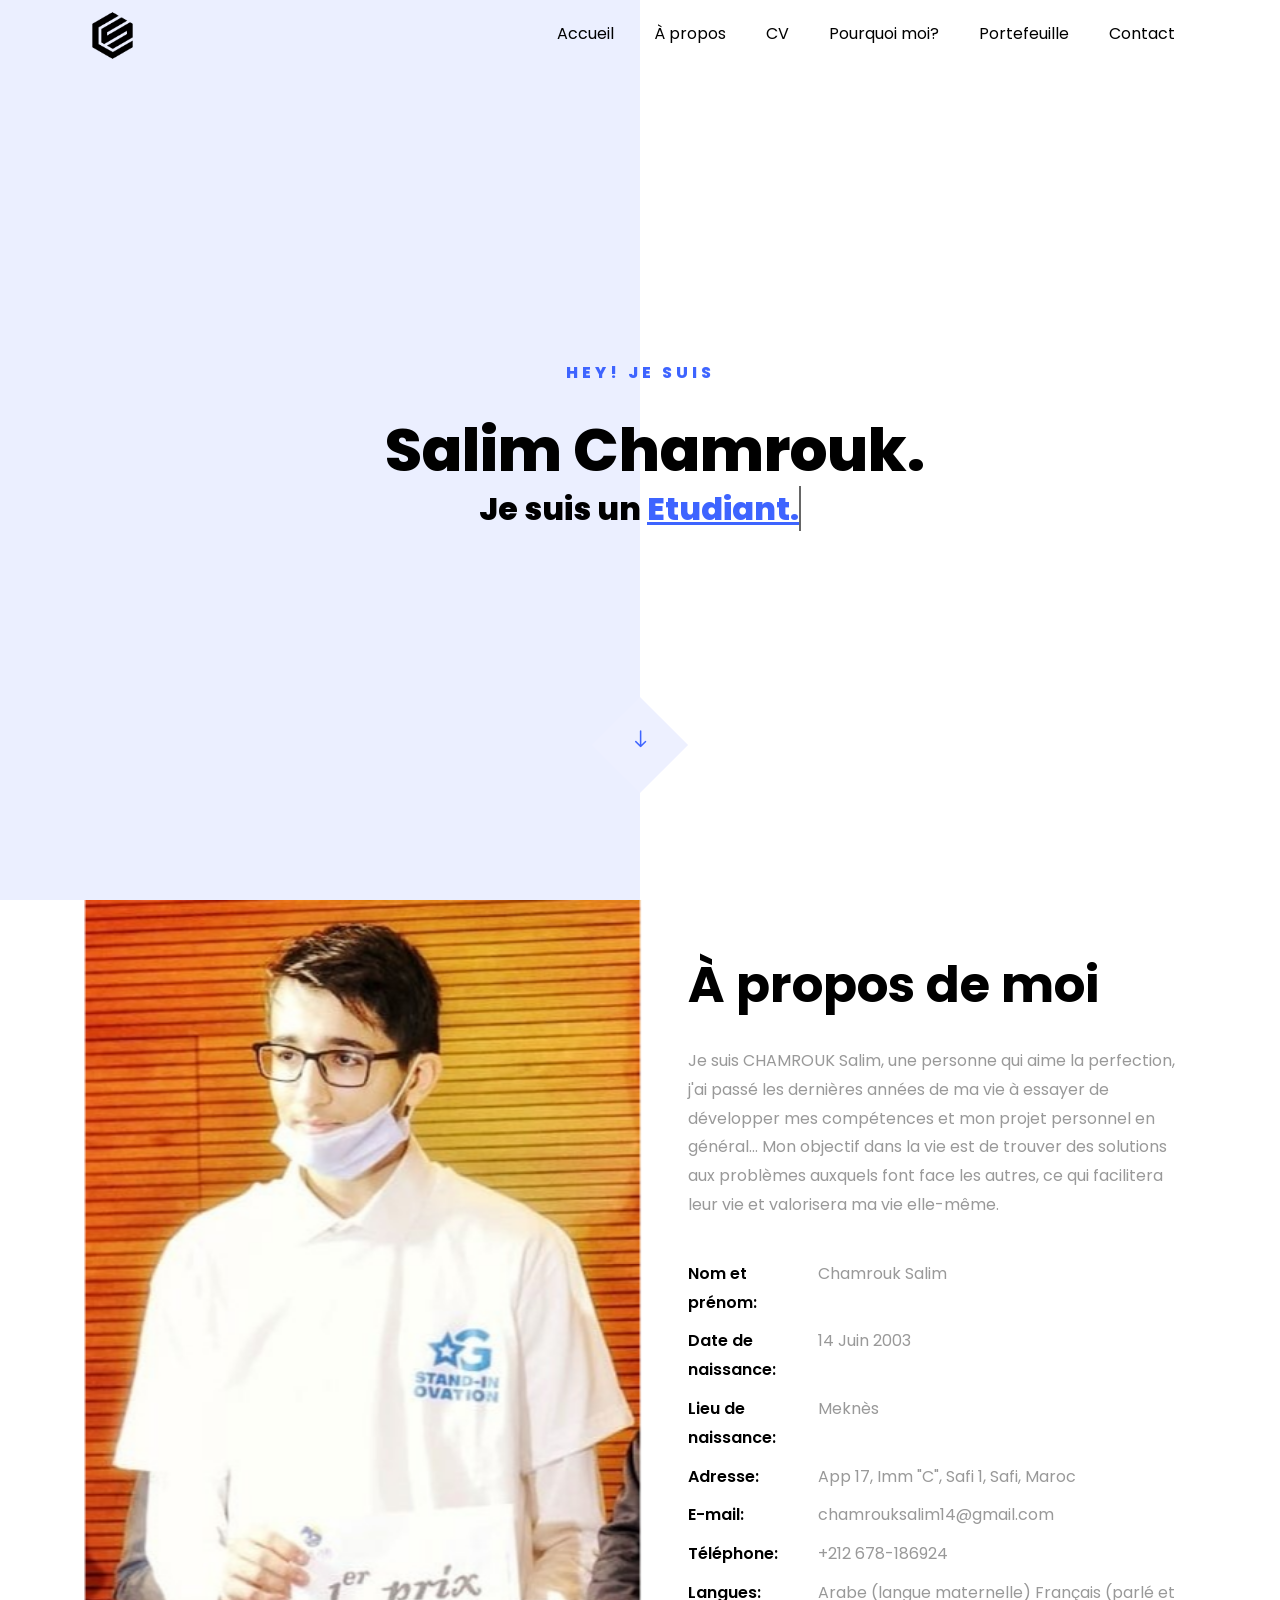
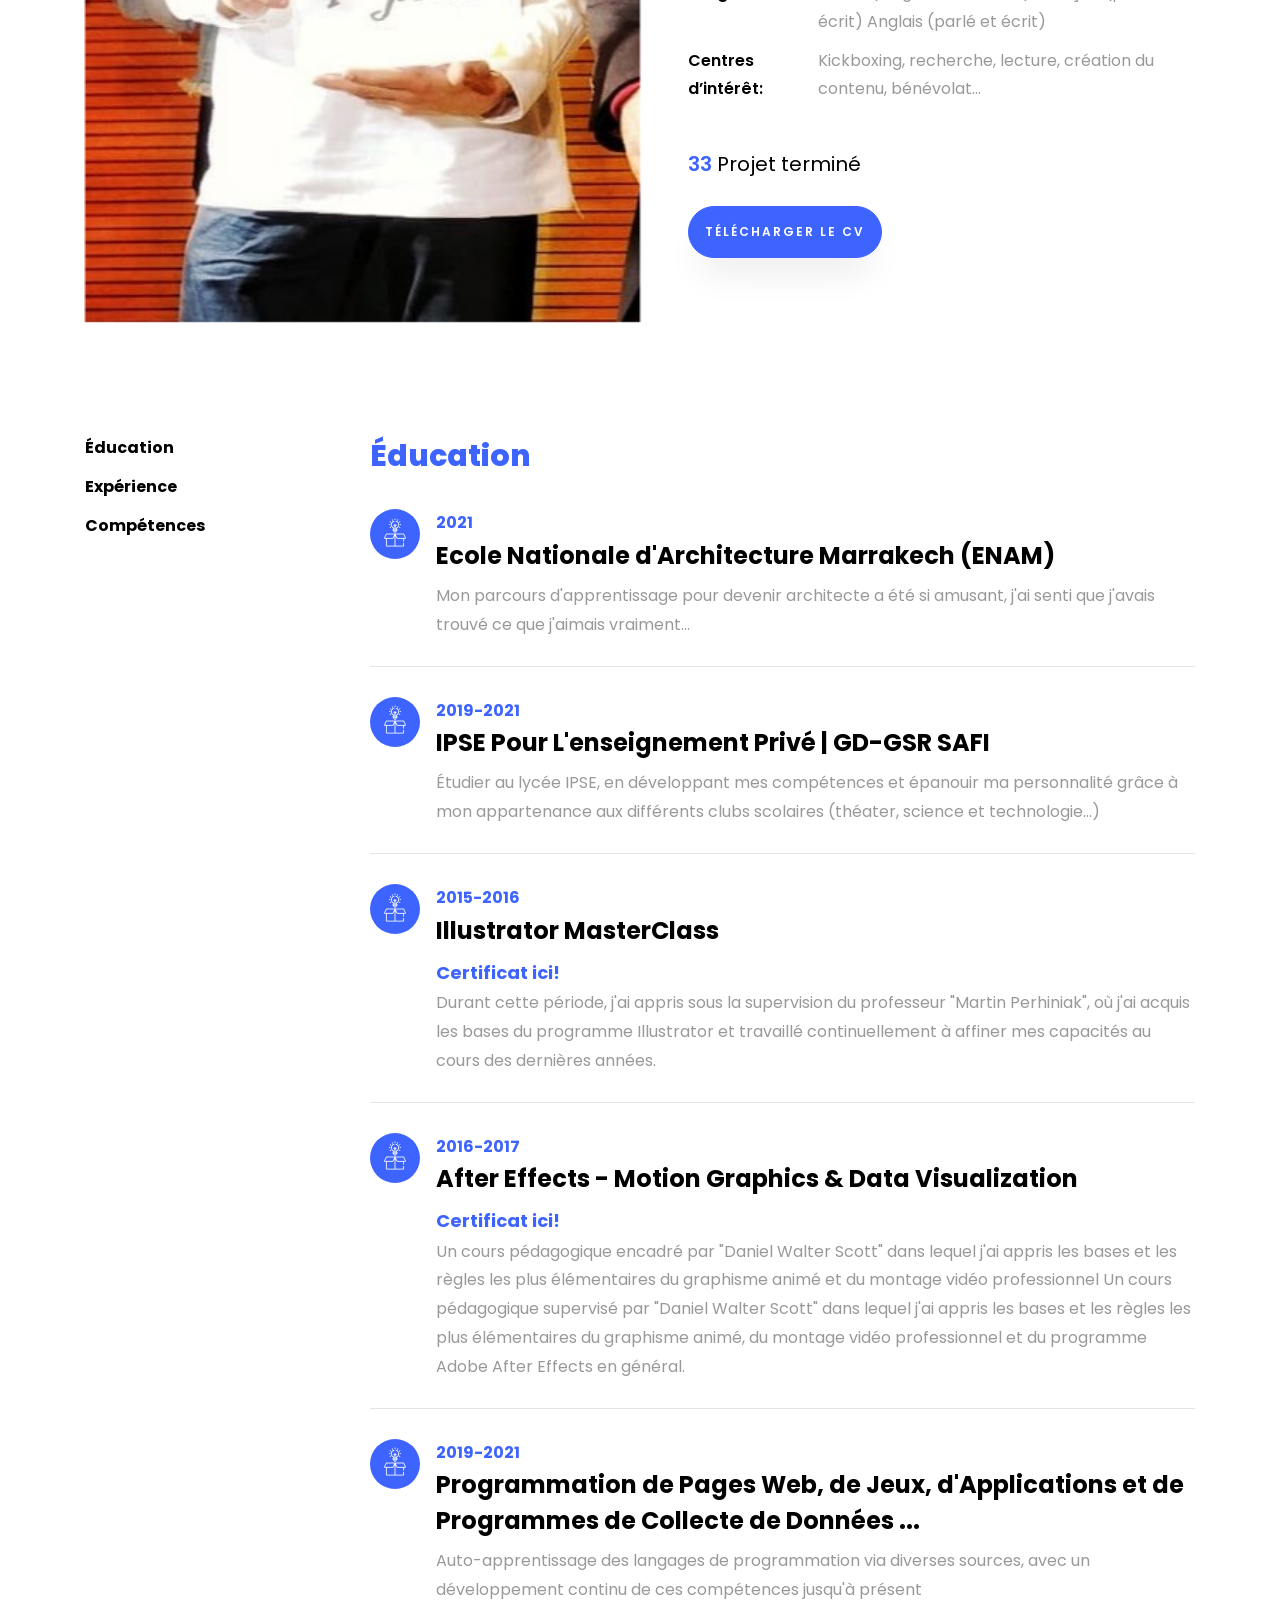
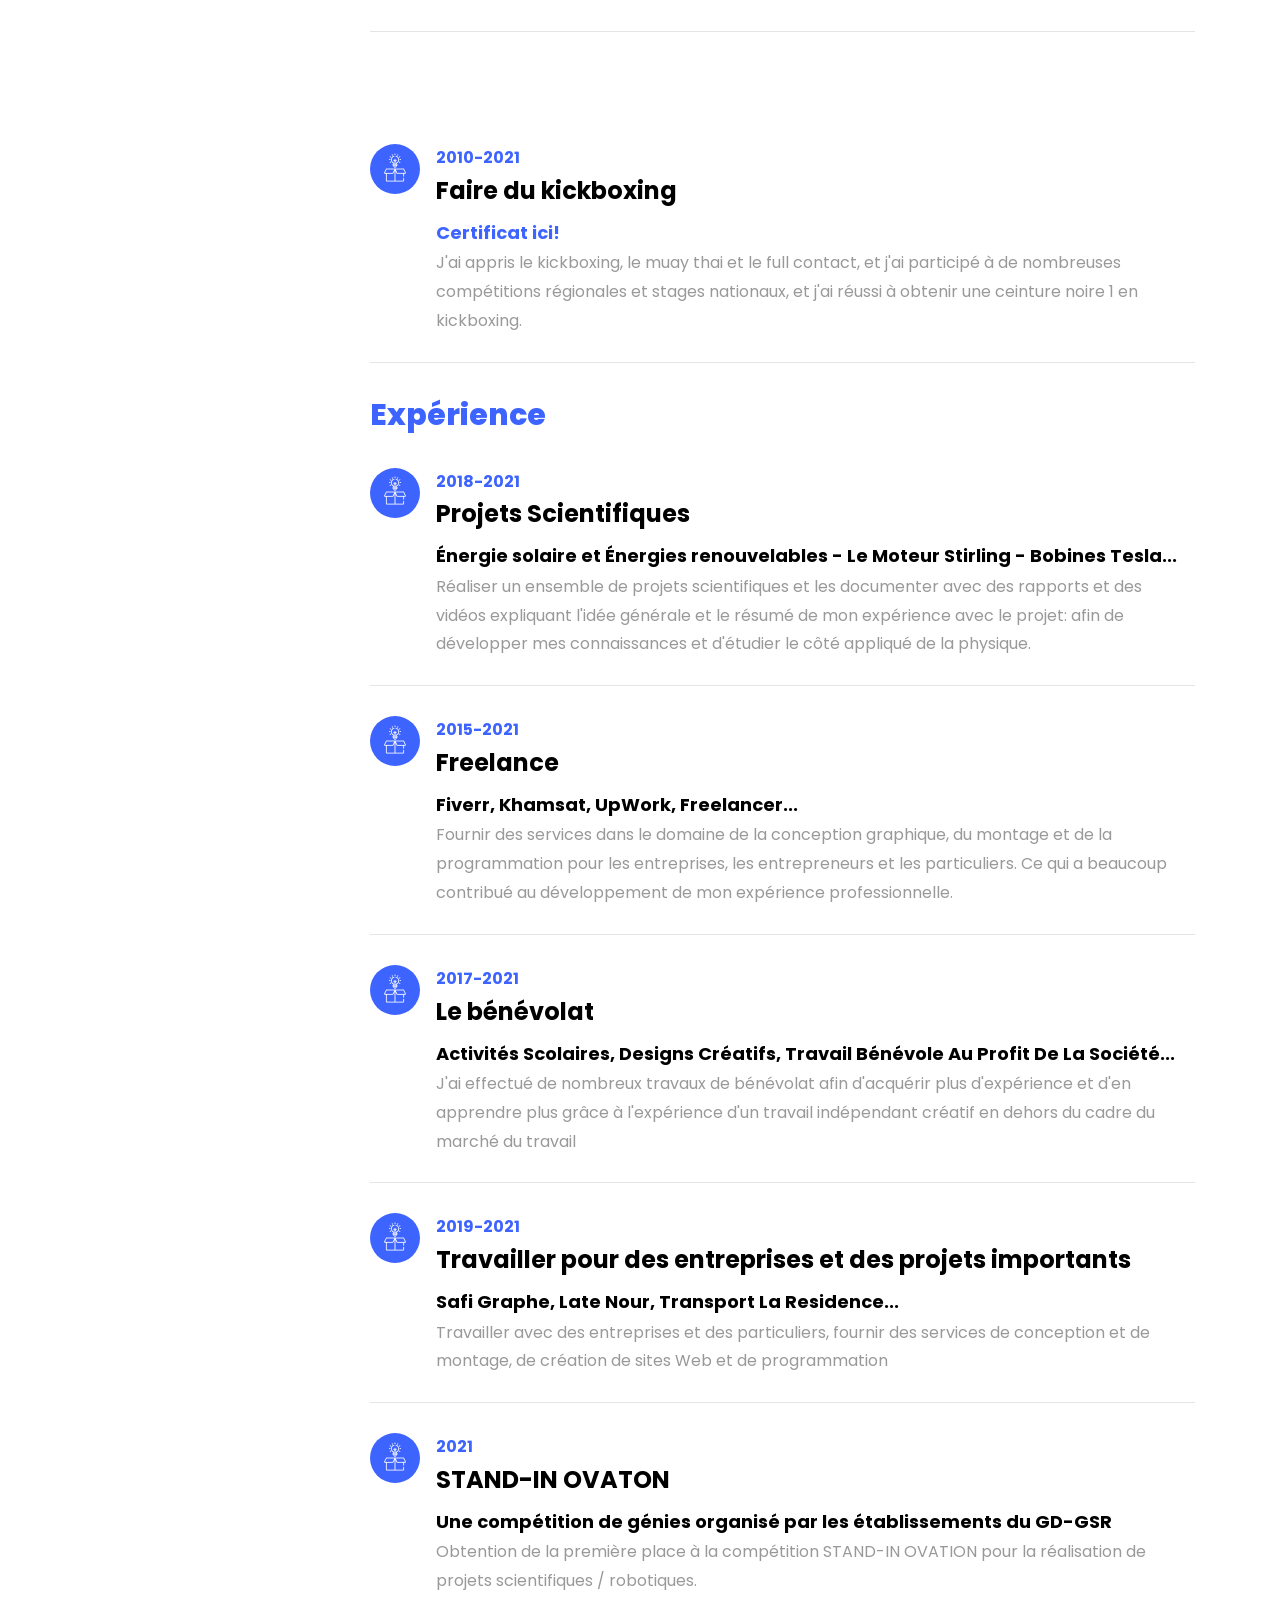
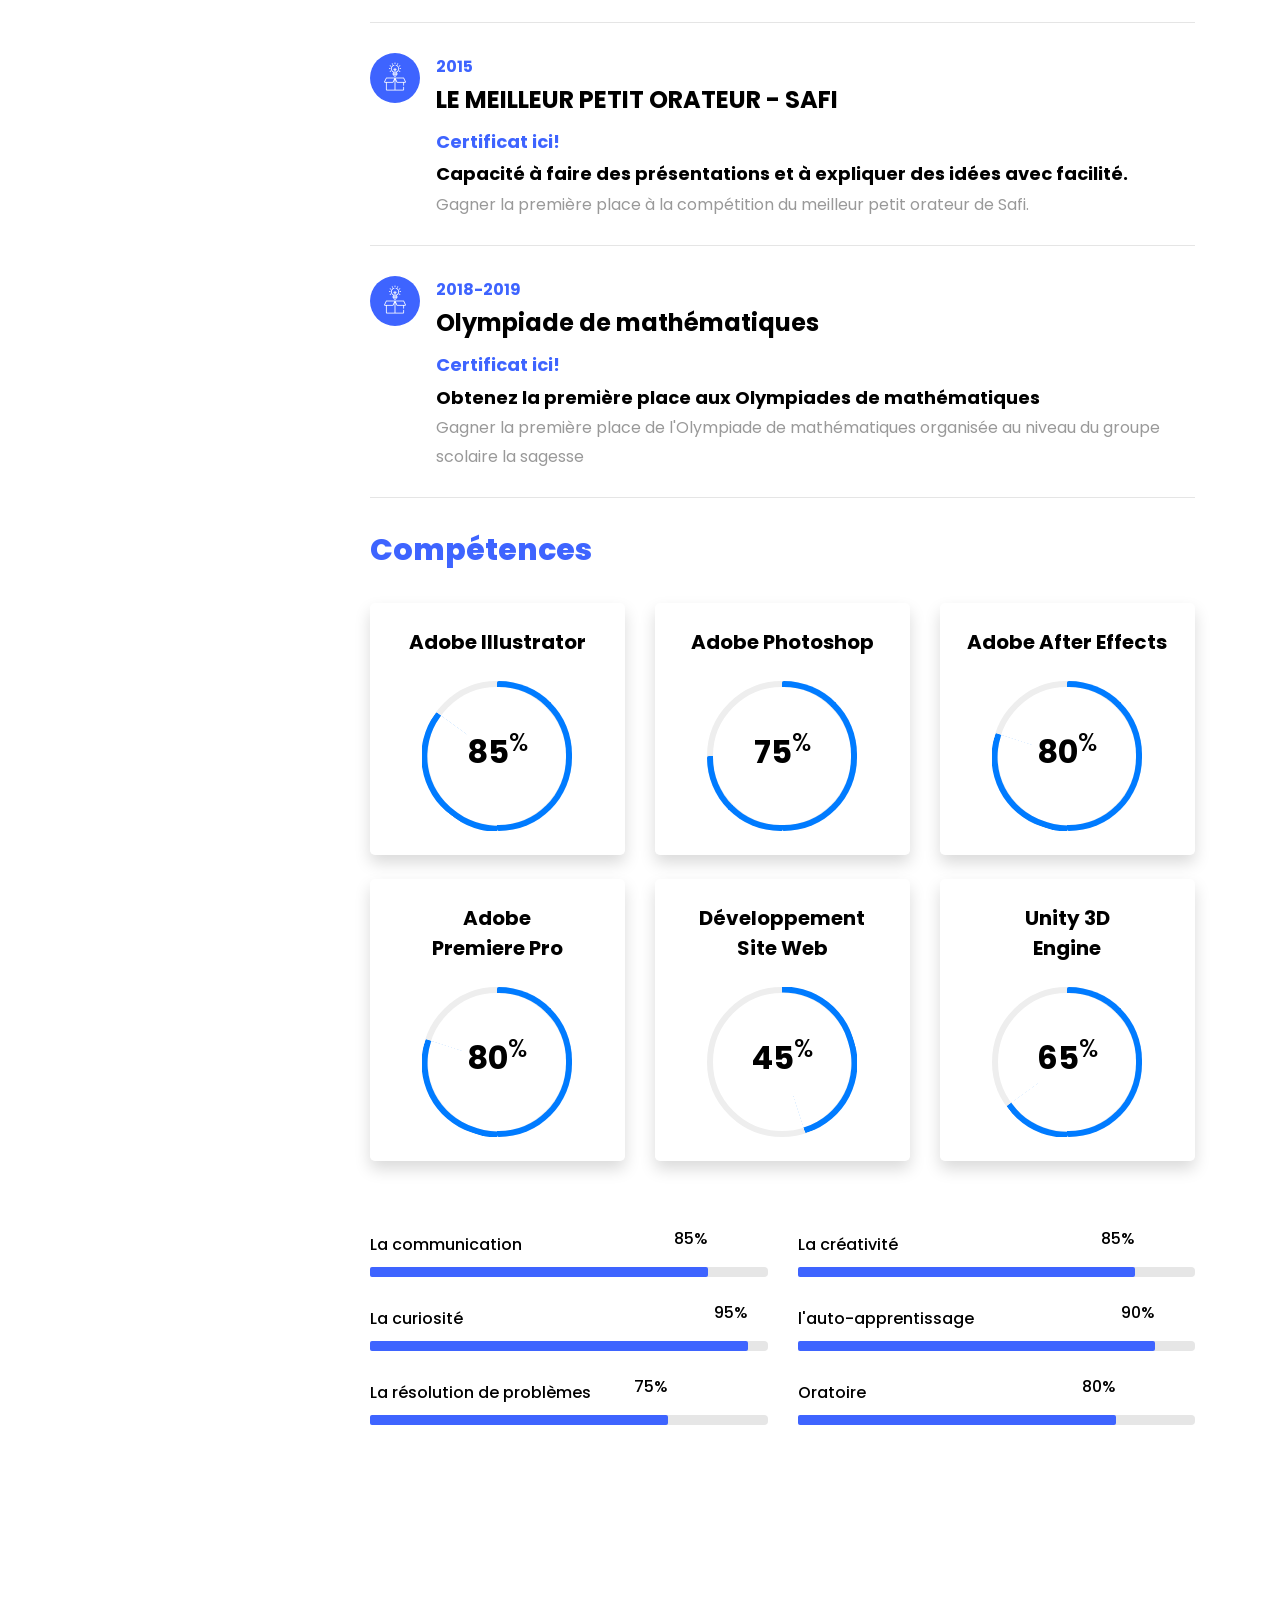
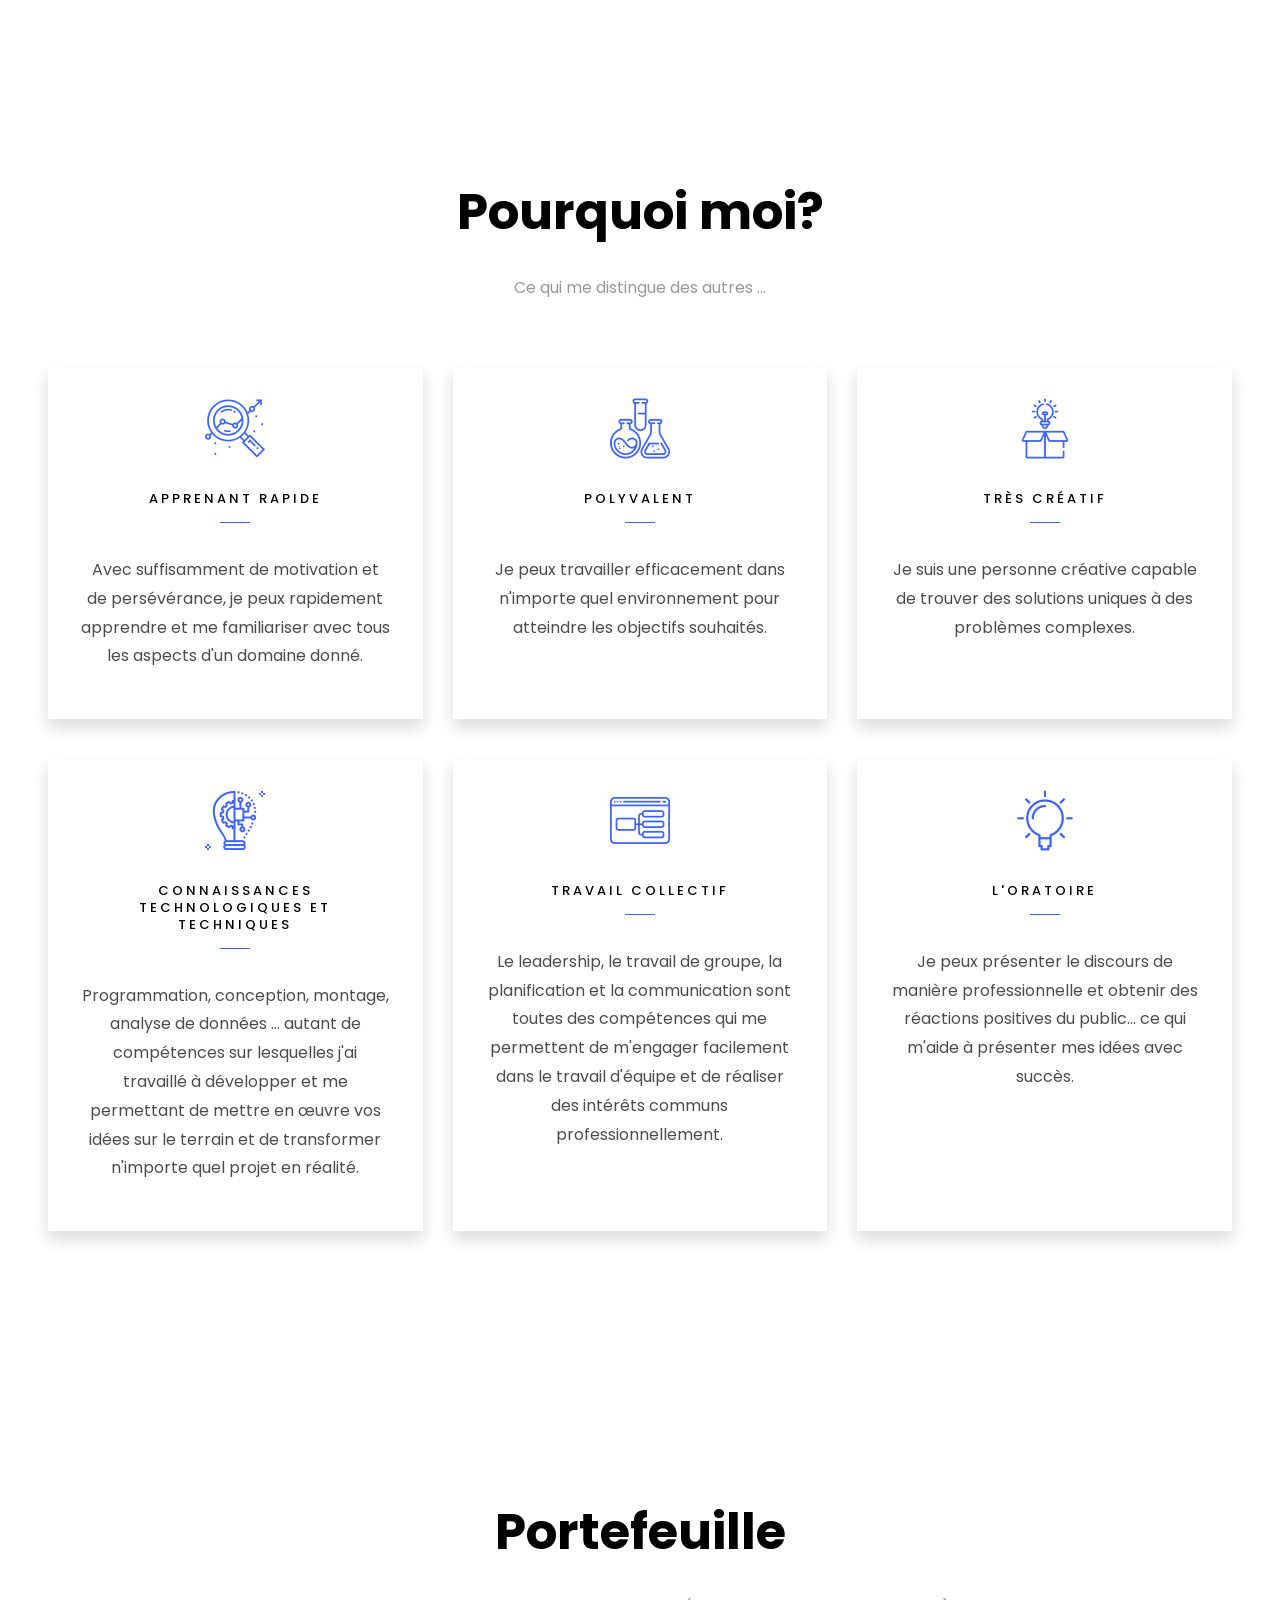
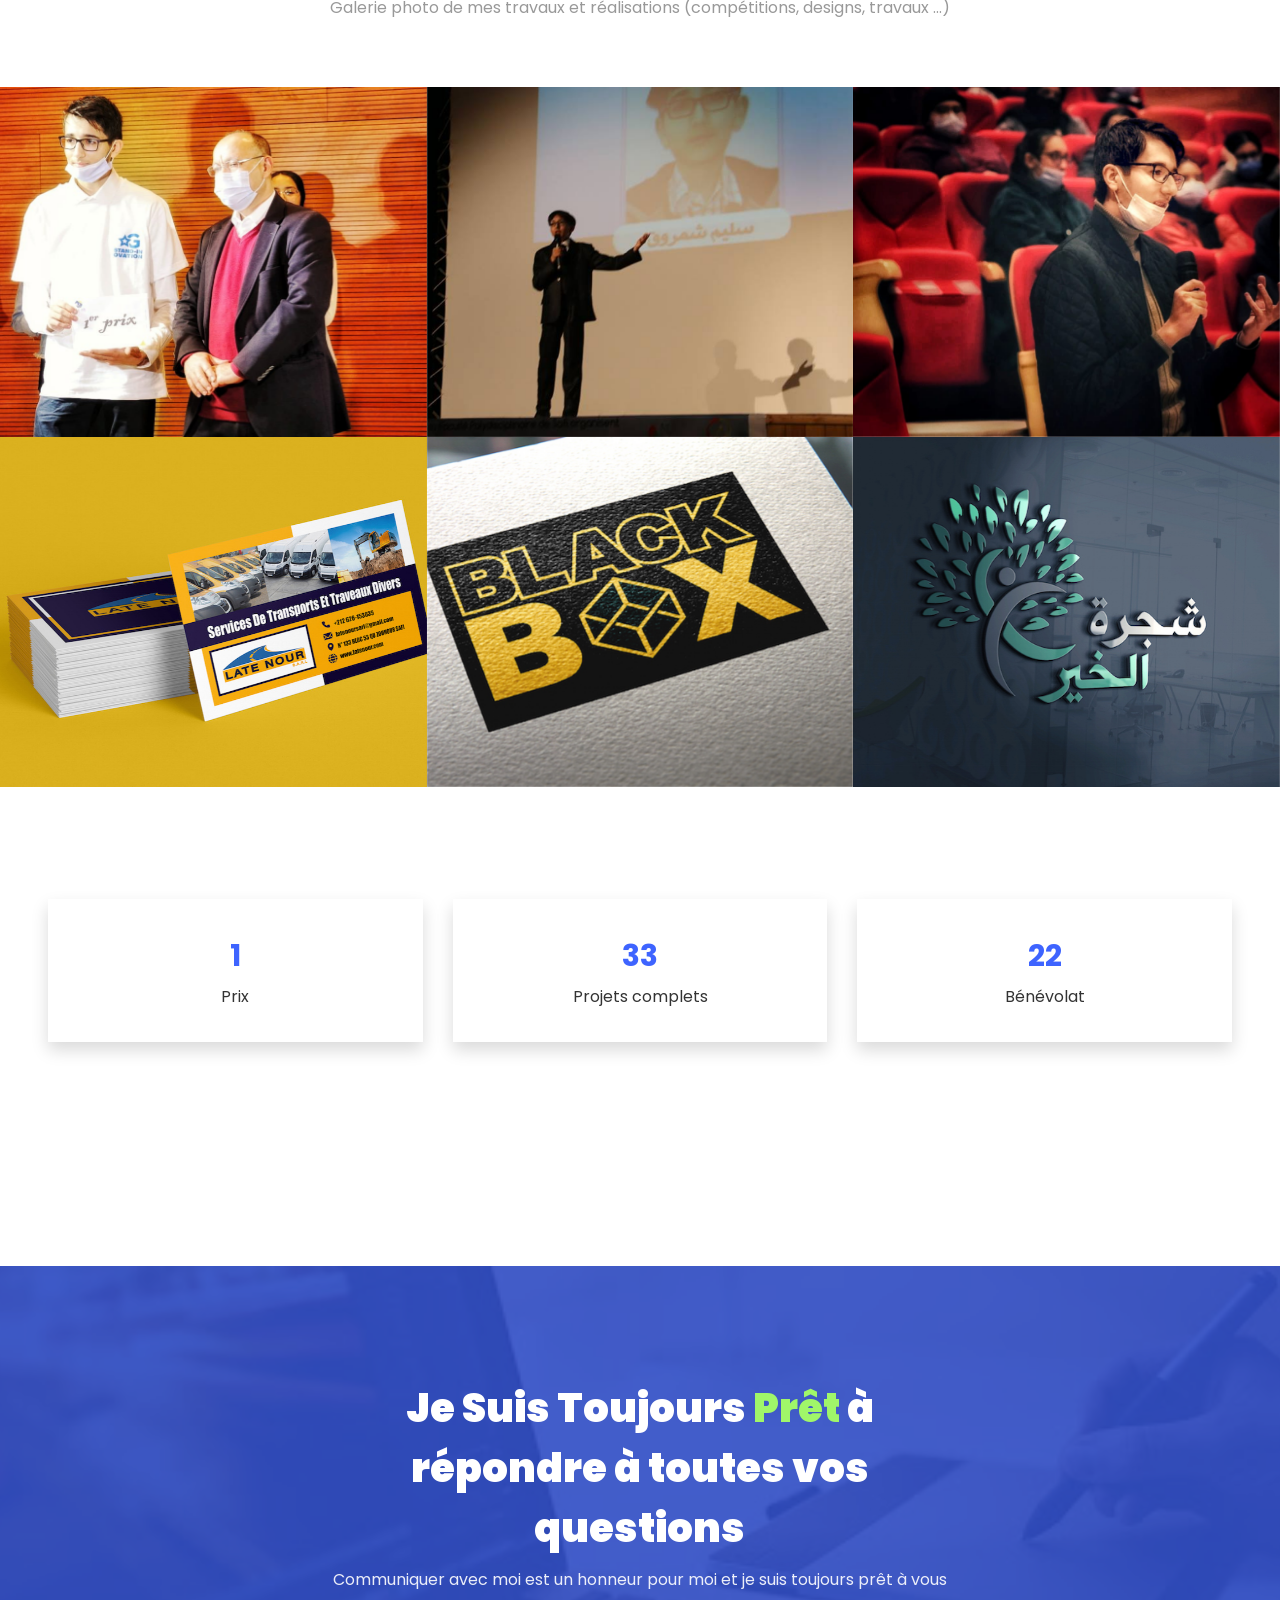
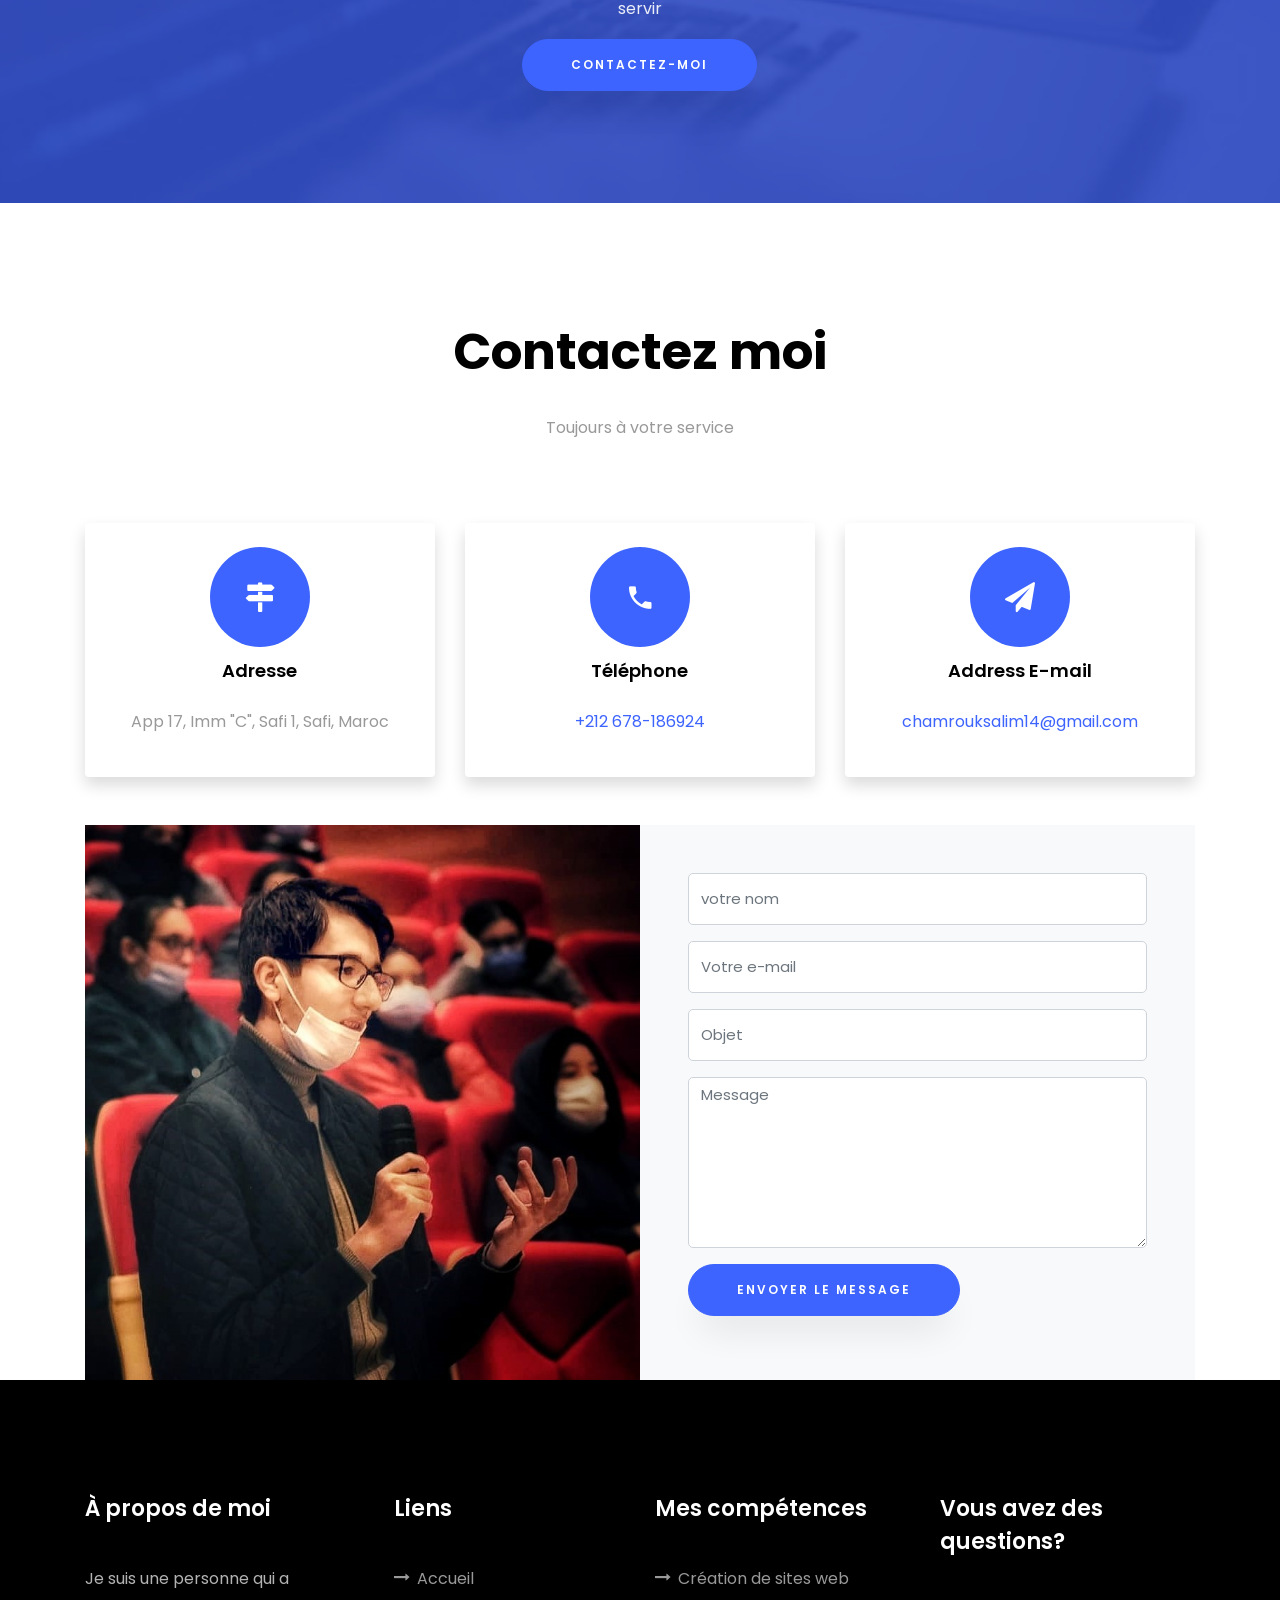
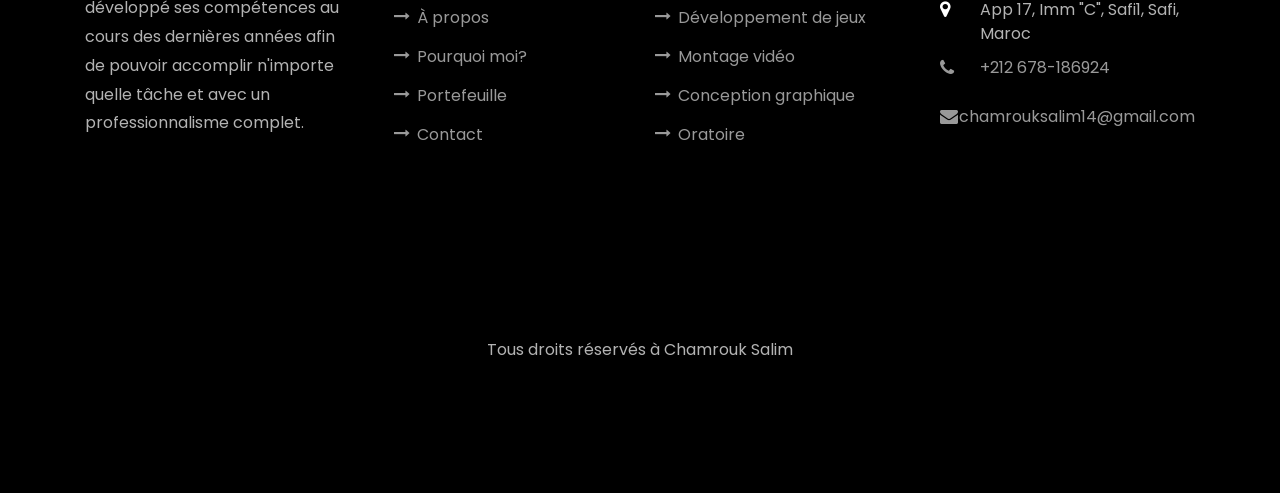
==== commit 8e5c6da7: "initial commit" ====
--- a/index.html
+++ b/index.html
@@ -132,6 +132,18 @@
 					<div class="col-md-9">
 					  <div id="page-1" class= "page one">
 					  	<h2 class="heading">Éducation</h2>
+						  <div class="resume-wrap d-flex ftco-animate">
+					    	<div class="icon d-flex align-items-center justify-content-center">
+					    		<span class="flaticon-ideas"></span>
+					    	</div>
+					    	<div class="text pl-3">
+		    					<span class="date">2021</span>
+		    					<h2>Ecole Nationale d'Architecture Marrakech (ENAM)</h2>
+		    					<span class="position">
+                                </span>
+		    					<p>Mon parcours d'apprentissage pour devenir architecte a été si amusant, j'ai senti que j'avais trouvé ce que j'aimais vraiment...</p>
+	    					</div>
+	    				</div>
 						  <div class="resume-wrap d-flex ftco-animate">
 					    	<div class="icon d-flex align-items-center justify-content-center">
 					    		<span class="flaticon-ideas"></span>
